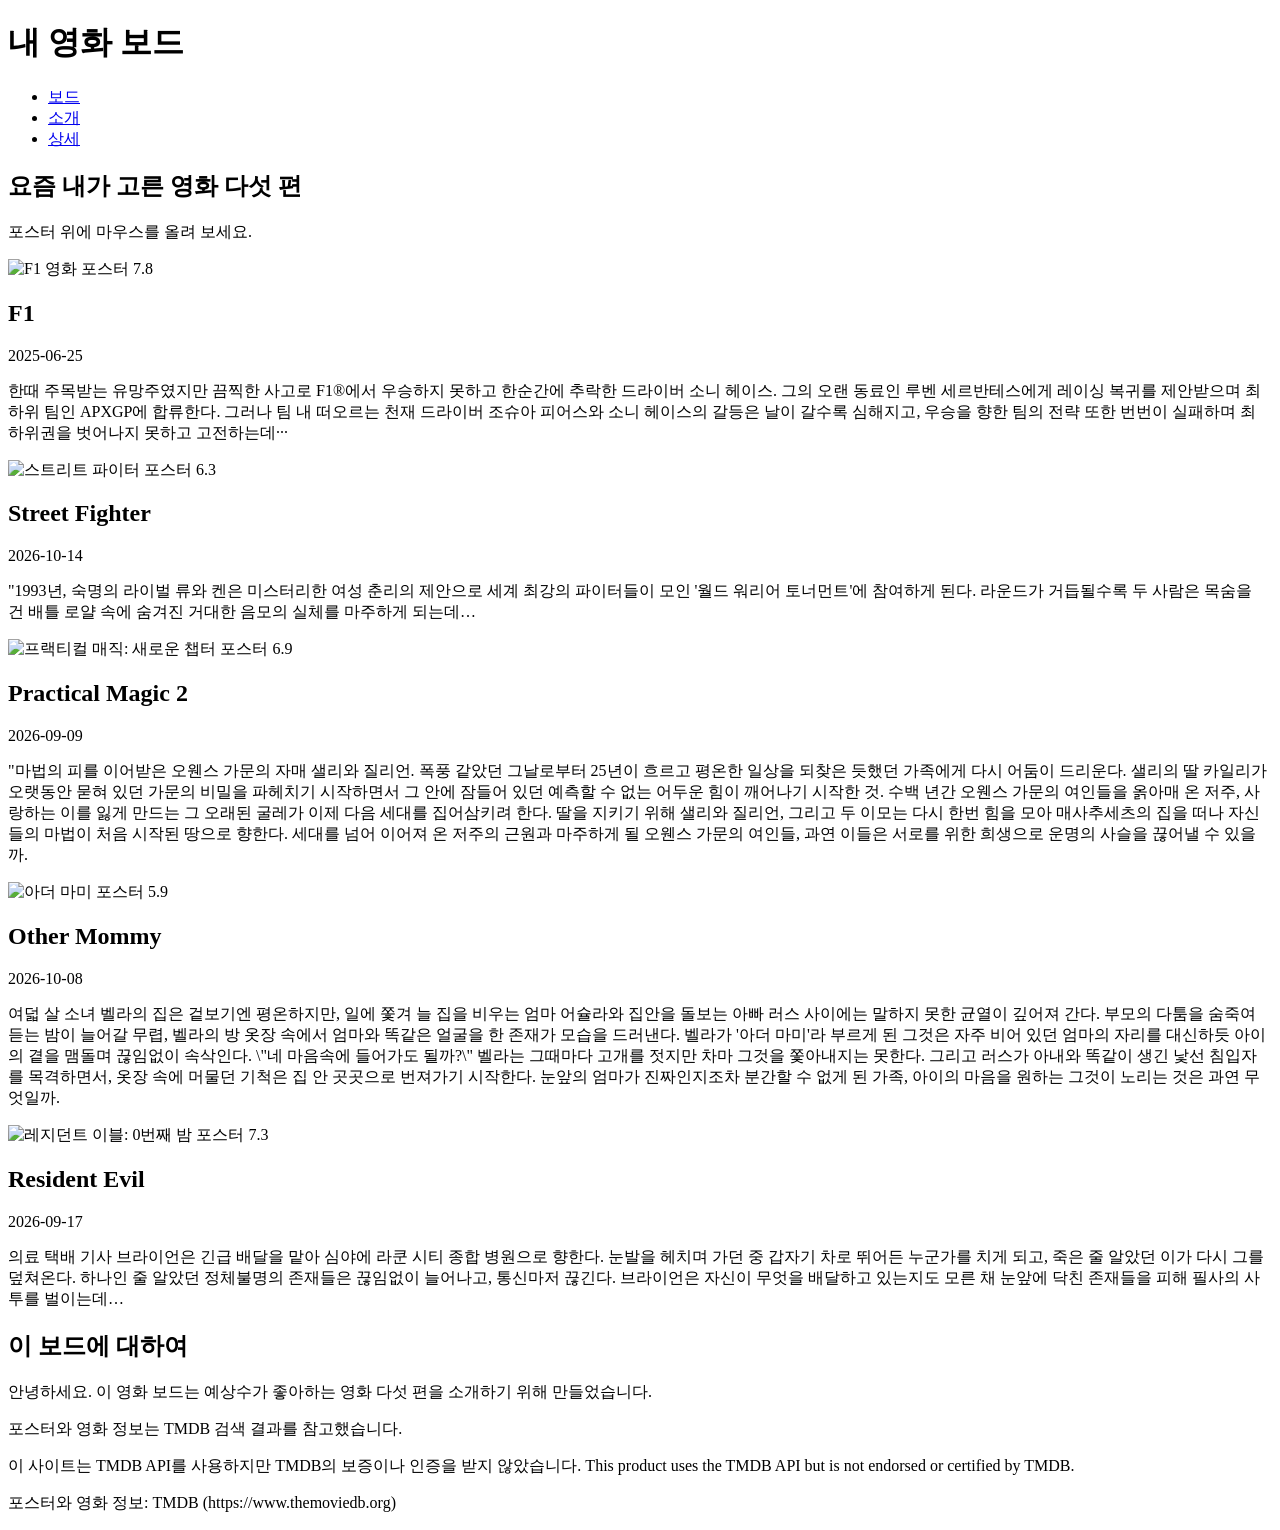
==== index.html @ fc9a40a0 "Create index.html" ====
<!DOCTYPE html>
<html lang="ko">

<head>
    <meta charset="UTF-8">
    <meta name="viewport" content="width=device-width, initial-scale=1.0">

    <title>예상수 :: 내 영화 보드</title>

    <link rel="preconnect" href="https://fonts.googleapis.com">
    <link rel="preconnect" href="https://fonts.gstatic.com" crossorigin>
    <link
        href="https://fonts.googleapis.com/css2?family=Diphylleia&family=Gowun+Dodum&family=Noto+Sans+KR:wght@100..900&display=swap"
        rel="stylesheet">

    <link rel="stylesheet" href="style.css">
</head>

<body>

    
    <header class="top">
        <h1>내 영화 보드</h1>

        <nav>
            <ul>
                <li><a href="#board">보드</a></li>
                <li><a href="#about">소개</a></li>
                <li><a href="detail.html">상세</a></li>
            </ul>
        </nav>
    </header>

   
    <section class="hero">
        <h2>요즘 내가 고른 영화 다섯 편</h2>
        <p>포스터 위에 마우스를 올려 보세요.</p>
    </section>

    <main>

       
        <section class="board" id="board">

            
            <article class="card">
                <img
                    class="poster"
                    src="https://image.tmdb.org/t/p/w342/bvVoP1t2gNvmE9ccSrqR1zcGHGM.jpg"
                    alt="F1 영화 포스터">

                <span class="badge">7.8</span>

                <div class="info">
                    <h2>F1</h2>
                    <p class="year">2025-06-25</p>
                    <p class="overview">
                        한때 주목받는 유망주였지만 끔찍한 사고로 F1®에서 우승하지 못하고
                        한순간에 추락한 드라이버 소니 헤이스. 그의 오랜 동료인 루벤
                        세르반테스에게 레이싱 복귀를 제안받으며 최하위 팀인 APXGP에 합류한다.
                        그러나 팀 내 떠오르는 천재 드라이버 조슈아 피어스와 소니 헤이스의
                        갈등은 날이 갈수록 심해지고, 우승을 향한 팀의 전략 또한 번번이
                        실패하며 최하위권을 벗어나지 못하고 고전하는데···
                    </p>
                </div>
            </article>

            <!-- 영화 2: 실제 영화 정보로 교체 -->
            <article class="card">
                <img
                    class="poster"
                    src="https://image.tmdb.org/t/p/w342/3EgtiR2ewNQxjJ1qizhDe4IrpPk.jpg"
                    alt="스트리트 파이터 포스터 ">

                <span class="badge">6.3</span>

                <div class="info">
                    <h2>Street Fighter</h2>
                    <p class="year">2026-10-14</p>
                    <p class="overview">
                        "1993년, 숙명의 라이벌 류와 켄은 미스터리한 여성 춘리의 제안으로 세계 최강의 파이터들이 모인 '월드 워리어 토너먼트'에 참여하게 된다. 라운드가 거듭될수록 두 사람은 목숨을 건 배틀 로얄 속에 숨겨진 거대한 음모의 실체를 마주하게 되는데…
                    </p>
                </div>
            </article>

            
            <article class="card">
                <img
                    class="poster"
                    src="https://image.tmdb.org/t/p/w342//yJJL9SG4XKdsSQy0Eve9MdUnJ12.jpg"
                    alt="프랙티컬 매직: 새로운 챕터 포스터">

                <span class="badge">6.9</span>

                <div class="info">
                    <h2>Practical Magic 2</h2>
                    <p class="year">2026-09-09</p>
                    <p class="overview">
                       "마법의 피를 이어받은 오웬스 가문의 자매 샐리와 질리언. 폭풍 같았던 그날로부터 25년이 흐르고 평온한 일상을 되찾은 듯했던 가족에게 다시 어둠이 드리운다. 샐리의 딸 카일리가 오랫동안 묻혀 있던 가문의 비밀을 파헤치기 시작하면서 그 안에 잠들어 있던 예측할 수 없는 어두운 힘이 깨어나기 시작한 것. 수백 년간 오웬스 가문의 여인들을 옭아매 온 저주, 사랑하는 이를 잃게 만드는 그 오래된 굴레가 이제 다음 세대를 집어삼키려 한다. 딸을 지키기 위해 샐리와 질리언, 그리고 두 이모는 다시 한번 힘을 모아 매사추세츠의 집을 떠나 자신들의 마법이 처음 시작된 땅으로 향한다. 세대를 넘어 이어져 온 저주의 근원과 마주하게 될 오웬스 가문의 여인들, 과연 이들은 서로를 위한 희생으로 운명의 사슬을 끊어낼 수 있을까.
                    </p>
                </div>
            </article>

           
            <article class="card">
                <img
                    class="poster"
                    src="https://image.tmdb.org/t/p/w342//fGRNCssTRrhYZxNzykGGCoMsAVq.jpg"
                    alt="아더 마미 포스터">

                <span class="badge">5.9</span>

                <div class="info">
                    <h2>Other Mommy</h2>
                    <p class="year">2026-10-08</p>
                    <p class="overview">
                        여덟 살 소녀 벨라의 집은 겉보기엔 평온하지만, 일에 쫓겨 늘 집을 비우는 엄마 어슐라와 집안을 돌보는 아빠 러스 사이에는 말하지 못한 균열이 깊어져 간다. 부모의 다툼을 숨죽여 듣는 밤이 늘어갈 무렵, 벨라의 방 옷장 속에서 엄마와 똑같은 얼굴을 한 존재가 모습을 드러낸다. 벨라가 '아더 마미'라 부르게 된 그것은 자주 비어 있던 엄마의 자리를 대신하듯 아이의 곁을 맴돌며 끊임없이 속삭인다. \"네 마음속에 들어가도 될까?\" 벨라는 그때마다 고개를 젓지만 차마 그것을 쫓아내지는 못한다. 그리고 러스가 아내와 똑같이 생긴 낯선 침입자를 목격하면서, 옷장 속에 머물던 기척은 집 안 곳곳으로 번져가기 시작한다. 눈앞의 엄마가 진짜인지조차 분간할 수 없게 된 가족, 아이의 마음을 원하는 그것이 노리는 것은 과연 무엇일까.
                    </p>
                </div>
            </article>

            
            <article class="card">
                <img
                    class="poster"
                    src="https://image.tmdb.org/t/p/w342//fQX4fRsagskLvCXnvPfdvh62QTG.jpg"
                    alt="레지던트 이블: 0번째 밤 포스터">

                <span class="badge">7.3</span>

                <div class="info">
                    <h2>Resident Evil</h2>
                    <p class="year">2026-09-17</p>
                    <p class="overview">
                       의료 택배 기사 브라이언은 긴급 배달을 맡아 심야에 라쿤 시티 종합 병원으로 향한다. 눈발을 헤치며 가던 중 갑자기 차로 뛰어든 누군가를 치게 되고, 죽은 줄 알았던 이가 다시 그를 덮쳐온다. 하나인 줄 알았던 정체불명의 존재들은 끊임없이 늘어나고, 통신마저 끊긴다. 브라이언은 자신이 무엇을 배달하고 있는지도 모른 채 눈앞에 닥친 존재들을 피해 필사의 사투를 벌이는데…
                    </p>
                </div>
            </article>

        </section>

        <!-- 4. 소개 -->
        <section id="about">
            <h2>이 보드에 대하여</h2>
            <p>
                안녕하세요. 이 영화 보드는 예상수가 좋아하는 영화 다섯 편을
                소개하기 위해 만들었습니다.
            </p>
            <p>
                포스터와 영화 정보는 TMDB 검색 결과를 참고했습니다.
            </p>
        </section>

    </main>

    <!-- 5. 푸터 -->
    <footer>
        <p>
            이 사이트는 TMDB API를 사용하지만 TMDB의 보증이나 인증을 받지 않았습니다.
            This product uses the TMDB API but is not endorsed or certified by TMDB.
        </p>

        <p>
            포스터와 영화 정보: TMDB
            (https://www.themoviedb.org)
        </p>
    </footer>

</body>
</html>
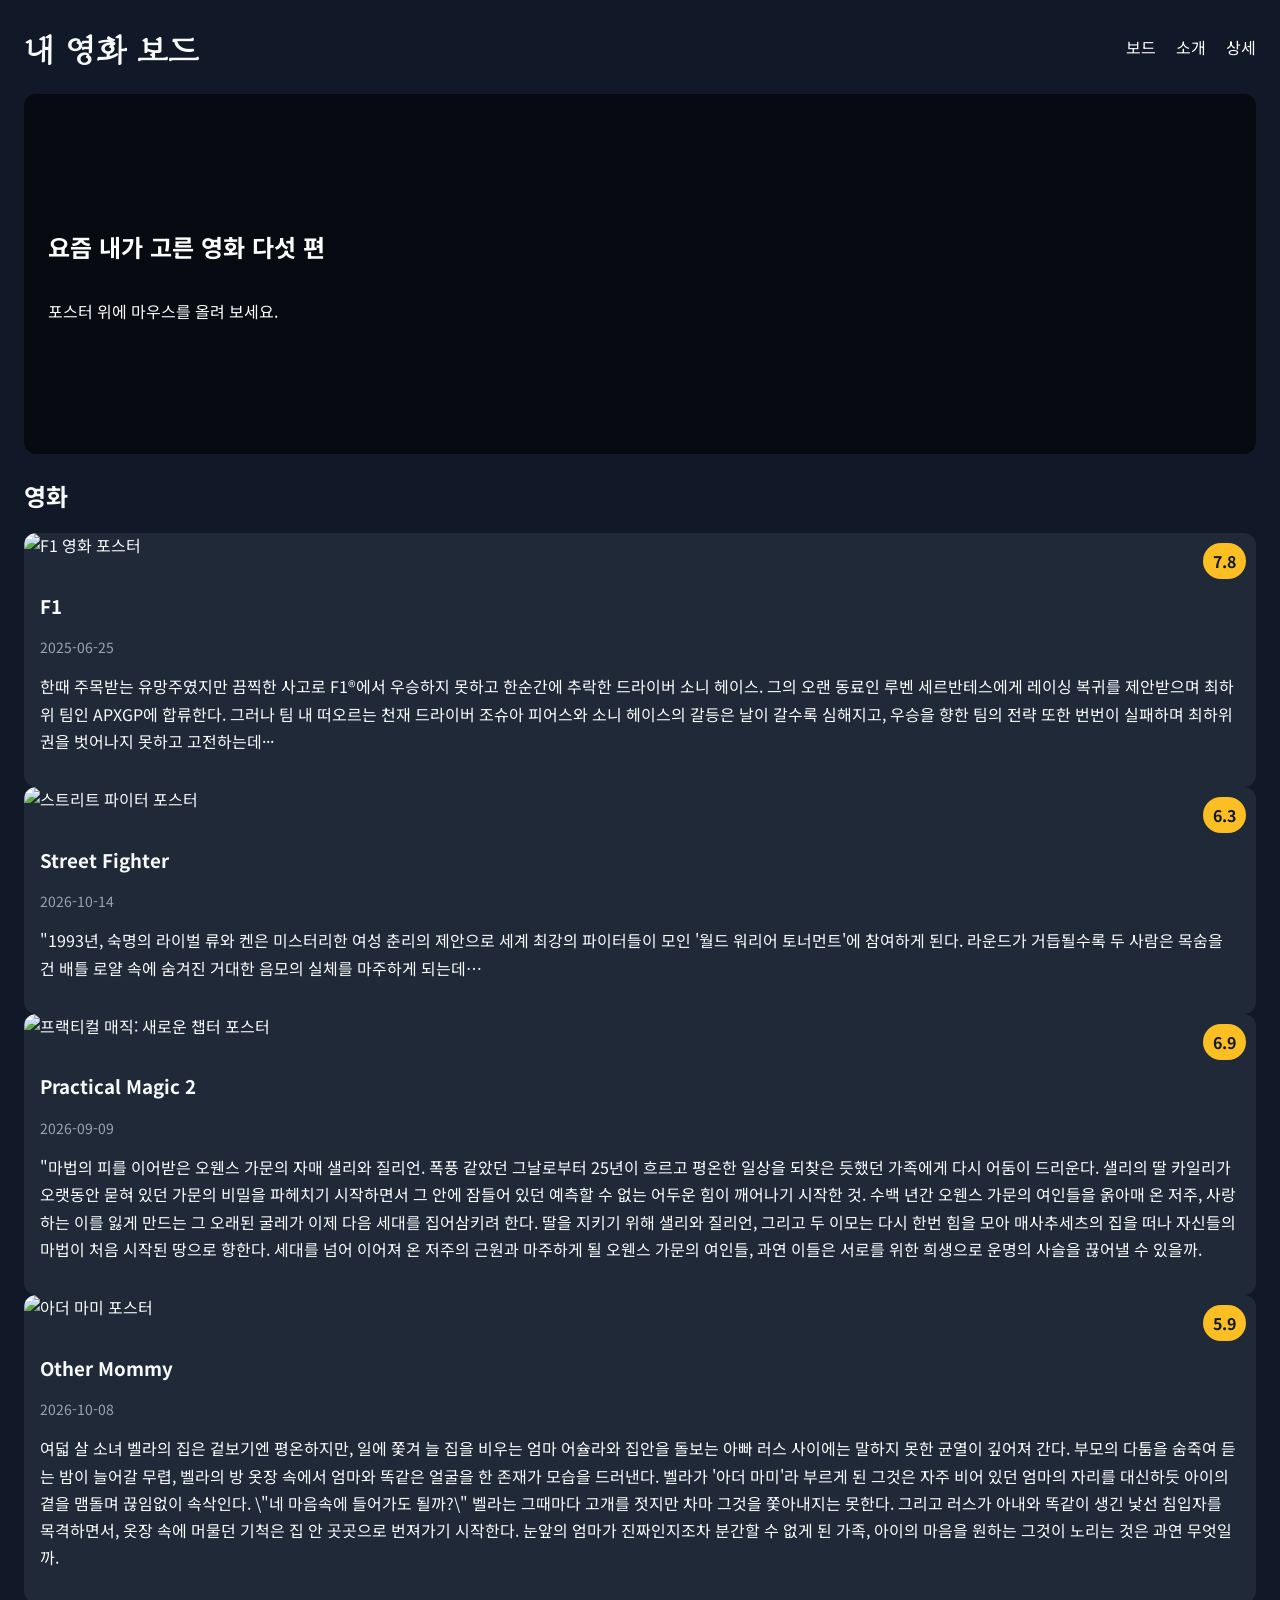
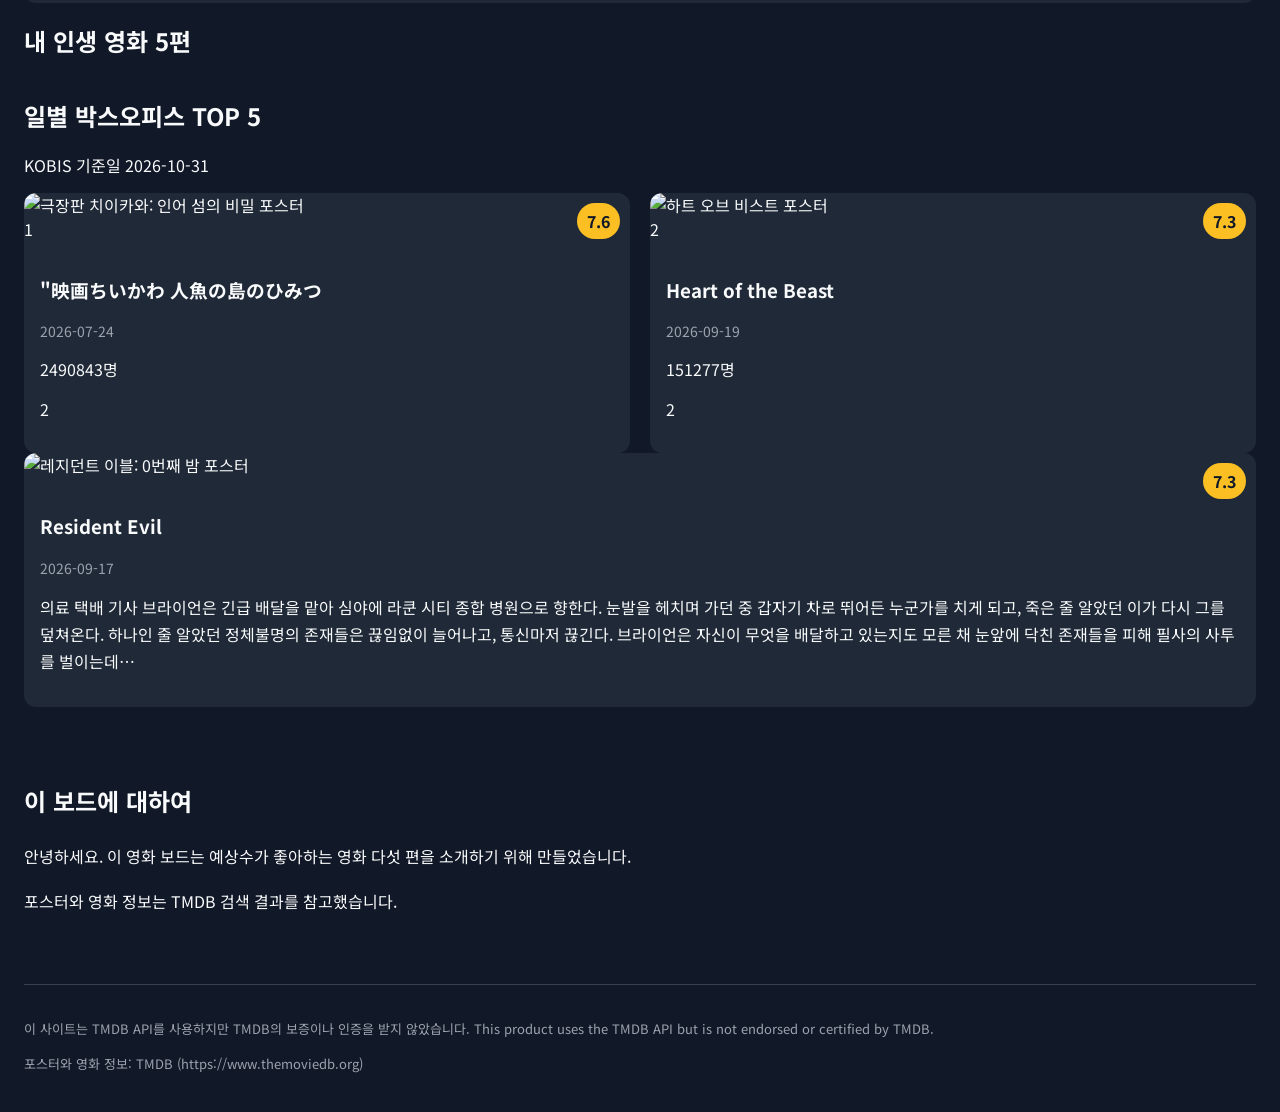
==== commit 696e1978: "sua" ====
--- a/index.html
+++ b/index.html
@@ -40,10 +40,11 @@
 
     <main>
 
-       
-        <section class="board" id="board">
-
-            
+       <section id="mine">
+
+            <h2> 영화</h2>
+            <class="board">
+
             <article class="card">
                 <img
                     class="poster"
@@ -53,7 +54,7 @@
                 <span class="badge">7.8</span>
 
                 <div class="info">
-                    <h2>F1</h2>
+                    <h3>F1</h3>
                     <p class="year">2025-06-25</p>
                     <p class="overview">
                         한때 주목받는 유망주였지만 끔찍한 사고로 F1®에서 우승하지 못하고
@@ -76,7 +77,7 @@
                 <span class="badge">6.3</span>
 
                 <div class="info">
-                    <h2>Street Fighter</h2>
+                    <h3>Street Fighter</h3>
                     <p class="year">2026-10-14</p>
                     <p class="overview">
                         "1993년, 숙명의 라이벌 류와 켄은 미스터리한 여성 춘리의 제안으로 세계 최강의 파이터들이 모인 '월드 워리어 토너먼트'에 참여하게 된다. 라운드가 거듭될수록 두 사람은 목숨을 건 배틀 로얄 속에 숨겨진 거대한 음모의 실체를 마주하게 되는데…
@@ -94,7 +95,7 @@
                 <span class="badge">6.9</span>
 
                 <div class="info">
-                    <h2>Practical Magic 2</h2>
+                    <h3>Practical Magic 2</h3>
                     <p class="year">2026-09-09</p>
                     <p class="overview">
                        "마법의 피를 이어받은 오웬스 가문의 자매 샐리와 질리언. 폭풍 같았던 그날로부터 25년이 흐르고 평온한 일상을 되찾은 듯했던 가족에게 다시 어둠이 드리운다. 샐리의 딸 카일리가 오랫동안 묻혀 있던 가문의 비밀을 파헤치기 시작하면서 그 안에 잠들어 있던 예측할 수 없는 어두운 힘이 깨어나기 시작한 것. 수백 년간 오웬스 가문의 여인들을 옭아매 온 저주, 사랑하는 이를 잃게 만드는 그 오래된 굴레가 이제 다음 세대를 집어삼키려 한다. 딸을 지키기 위해 샐리와 질리언, 그리고 두 이모는 다시 한번 힘을 모아 매사추세츠의 집을 떠나 자신들의 마법이 처음 시작된 땅으로 향한다. 세대를 넘어 이어져 온 저주의 근원과 마주하게 될 오웬스 가문의 여인들, 과연 이들은 서로를 위한 희생으로 운명의 사슬을 끊어낼 수 있을까.
@@ -112,13 +113,71 @@
                 <span class="badge">5.9</span>
 
                 <div class="info">
-                    <h2>Other Mommy</h2>
+                    <h3>Other Mommy</h3>
                     <p class="year">2026-10-08</p>
                     <p class="overview">
                         여덟 살 소녀 벨라의 집은 겉보기엔 평온하지만, 일에 쫓겨 늘 집을 비우는 엄마 어슐라와 집안을 돌보는 아빠 러스 사이에는 말하지 못한 균열이 깊어져 간다. 부모의 다툼을 숨죽여 듣는 밤이 늘어갈 무렵, 벨라의 방 옷장 속에서 엄마와 똑같은 얼굴을 한 존재가 모습을 드러낸다. 벨라가 '아더 마미'라 부르게 된 그것은 자주 비어 있던 엄마의 자리를 대신하듯 아이의 곁을 맴돌며 끊임없이 속삭인다. \"네 마음속에 들어가도 될까?\" 벨라는 그때마다 고개를 젓지만 차마 그것을 쫓아내지는 못한다. 그리고 러스가 아내와 똑같이 생긴 낯선 침입자를 목격하면서, 옷장 속에 머물던 기척은 집 안 곳곳으로 번져가기 시작한다. 눈앞의 엄마가 진짜인지조차 분간할 수 없게 된 가족, 아이의 마음을 원하는 그것이 노리는 것은 과연 무엇일까.
                     </p>
                 </div>
             </article>
+        </section>
+
+
+
+
+         <section id="mine"> 
+    <h2>내 인생 영화 5편</h2> 
+    <div class="board"> 
+      <!-- 7주차 카드 5장 --> 
+    </div> 
+  </section> 
+  <section id="boxoffice"> 
+    <h2>일별 박스오피스 TOP 5</h2> 
+    <p class="basis">KOBIS 기준일 2026-10-31</p> 
+    <div class="board"> 
+      <article class="card"> 
+        <img class="poster" src="https://image.tmdb.org/t/p/w342/5TMyytCI5Pfc9c1eNsljiCdiB05.jpg"
+         alt="극장판 치이카와: 인어 섬의 비밀 포스터"> 
+        <span class="rank">1</span> 
+        <span class="badge">7.6</span> 
+        <div class="info"> 
+          <h3>"映画ちいかわ 人魚の島のひみつ</h3> 
+          <p class="year">2026-07-24</p> 
+          <p class="audience">2490843명</p> 
+          <p class="change up">2</p> 
+        </div> 
+      </article> 
+      <!-- 2~5위 카드 4장 더 --> 
+
+
+
+
+
+
+
+
+
+ <article class="card"> 
+        <img class="poster" src="https://image.tmdb.org/t/p/w342//bicMU6xVD5deVyKP2azpyx7xkmH.jpg"
+         alt="하트 오브 비스트 포스터"> 
+        <span class="rank">2</span> 
+        <span class="badge">7.3</span> 
+        <div class="info"> 
+          <h3>Heart of the Beast</h3> 
+          <p class="year">2026-09-19</p> 
+          <p class="audience">151277명</p> 
+          <p class="change up">2</p> 
+        </div> 
+      </article> 
+
+
+
+
+
+      
+    </div> 
+  </section> 
+</main> 
 
             
             <article class="card">
@@ -130,7 +189,7 @@
                 <span class="badge">7.3</span>
 
                 <div class="info">
-                    <h2>Resident Evil</h2>
+                    <h3>Resident Evil</h3>
                     <p class="year">2026-09-17</p>
                     <p class="overview">
                        의료 택배 기사 브라이언은 긴급 배달을 맡아 심야에 라쿤 시티 종합 병원으로 향한다. 눈발을 헤치며 가던 중 갑자기 차로 뛰어든 누군가를 치게 되고, 죽은 줄 알았던 이가 다시 그를 덮쳐온다. 하나인 줄 알았던 정체불명의 존재들은 끊임없이 늘어나고, 통신마저 끊긴다. 브라이언은 자신이 무엇을 배달하고 있는지도 모른 채 눈앞에 닥친 존재들을 피해 필사의 사투를 벌이는데…
@@ -138,7 +197,24 @@
                 </div>
             </article>
 
+        </div>
         </section>
+
+
+
+
+
+
+
+
+
+
+
+
+
+
+
+
 
         <!-- 4. 소개 -->
         <section id="about">
--- a/style.css
+++ b/style.css
@@ -0,0 +1,158 @@
+ body {
+    font-family: "Noto Sans KR", sans-serif;
+    margin: 0;
+    padding: 24px;
+    background-color: #111827;
+    color: #f9fafb;
+}
+
+/* 제목 */
+h1 {
+    font-family: "Diphylleia", serif;
+    margin: 0;
+}
+
+/* 헤더: 제목 왼쪽, 메뉴 오른쪽 */
+.top {
+    display: flex;
+    justify-content: space-between;
+    align-items: center;
+    gap: 20px;
+    margin-bottom: 24px;
+}
+
+nav ul {
+    display: flex;
+    gap: 20px;
+    list-style: none;
+    margin: 0;
+    padding: 0;
+}
+
+nav a {
+    color: #fff;
+    text-decoration: none;
+}
+
+nav a:hover {
+    color: #fbbf24;
+}
+
+/* 히어로: 배경 이미지 */
+.hero {
+    background-image:
+        linear-gradient(
+            rgba(0, 0, 0, 0.6),
+            rgba(0, 0, 0, 0.6)
+        ),
+        url("https://image.tmdb.org/t/p/w1280/bvVoP1t2gNvmE9ccSrqR1zcGHGM.jpg");
+
+    background-size: cover;
+    background-position: center;
+    min-height: 40vh;
+    padding: 24px;
+    box-sizing: border-box;
+    color: #fff;
+    border-radius: 12px;
+
+    display: flex;
+    flex-direction: column;
+    justify-content: center;
+
+    margin-bottom: 24px;
+}
+
+/* 영화 보드: 반응형 그리드 */
+.board {
+    display: grid;
+    grid-template-columns: repeat(auto-fit, minmax(200px, 1fr));
+    gap: 20px;
+}
+
+/* 영화 카드 */
+.card {
+    position: relative;
+    min-width: 0;
+    background-color: #1f2937;
+    border-radius: 12px;
+    overflow: hidden;
+    transition: transform 0.3s ease;
+}
+
+/* 포스터 이미지 */
+.poster {
+    width: 100%;
+    height: auto;
+    display: block;
+}
+
+/* 평점 배지 */
+.badge {
+    position: absolute;
+    top: 10px;
+    right: 10px;
+    background-color: #fbbf24;
+    color: #111827;
+    padding: 6px 10px;
+    border-radius: 20px;
+    font-weight: bold;
+}
+
+
+.info {
+    padding: 16px;
+}
+
+.info h2 {
+    margin-top: 0;
+    margin-bottom: 8px;
+}
+
+.year {
+    color: #9ca3af;
+    font-size: 14px;
+}
+
+.overview {
+    line-height: 1.7;
+    overflow-wrap: anywhere;
+}
+
+
+.card:hover {
+    transform: translateY(-5px);
+}
+
+/* 소개 영역 */
+#about {
+    margin-top: 32px;
+    padding: 20px 0;
+    line-height: 1.8;
+}
+
+/* 푸터 */
+footer {
+    margin-top: 32px;
+    padding-top: 20px;
+    border-top: 1px solid #374151;
+    color: #9ca3af;
+    font-size: 13px;
+    line-height: 1.7;
+}
+
+/* 작은 화면 */
+@media (max-width: 600px) {
+    body {
+        padding: 16px;
+    }
+
+    .top {
+        flex-direction: column;
+        align-items: flex-start;
+    }
+
+    nav ul {
+        flex-wrap: wrap;
+        gap: 12px;
+    }
+}
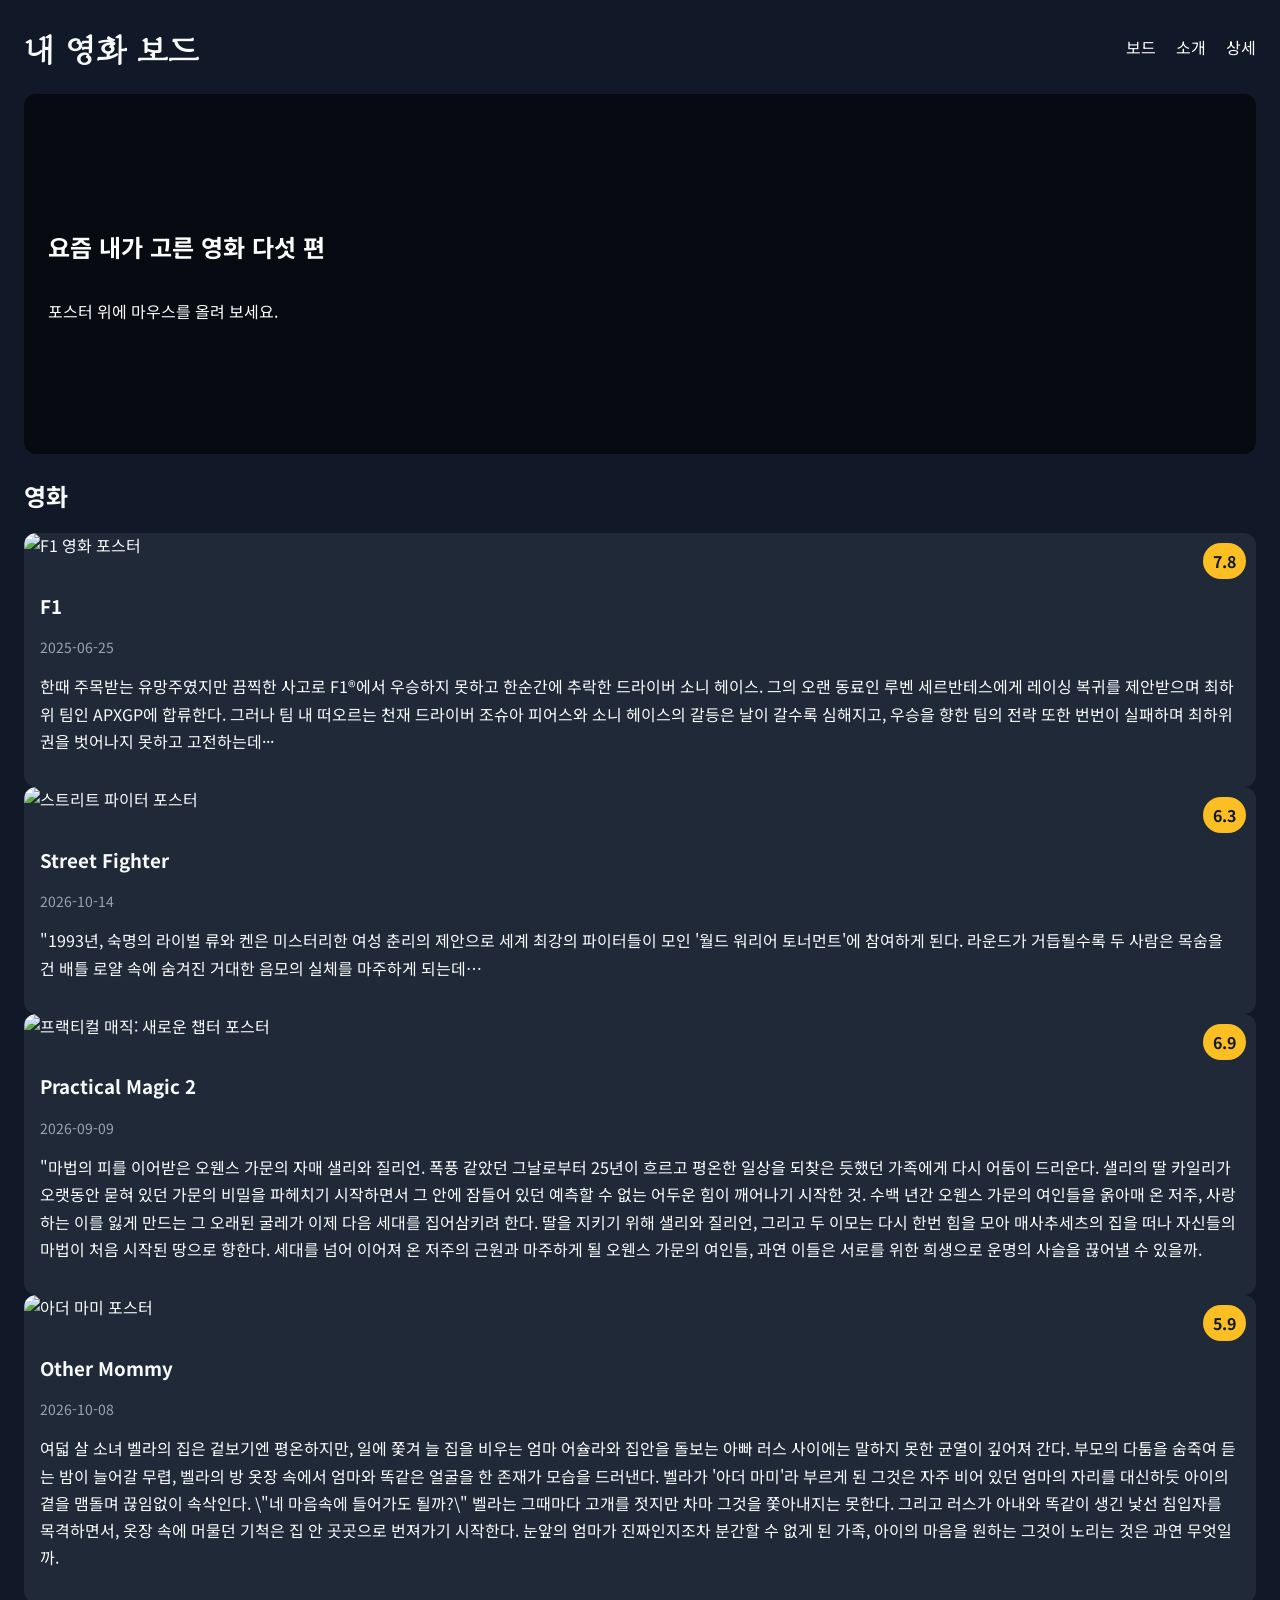
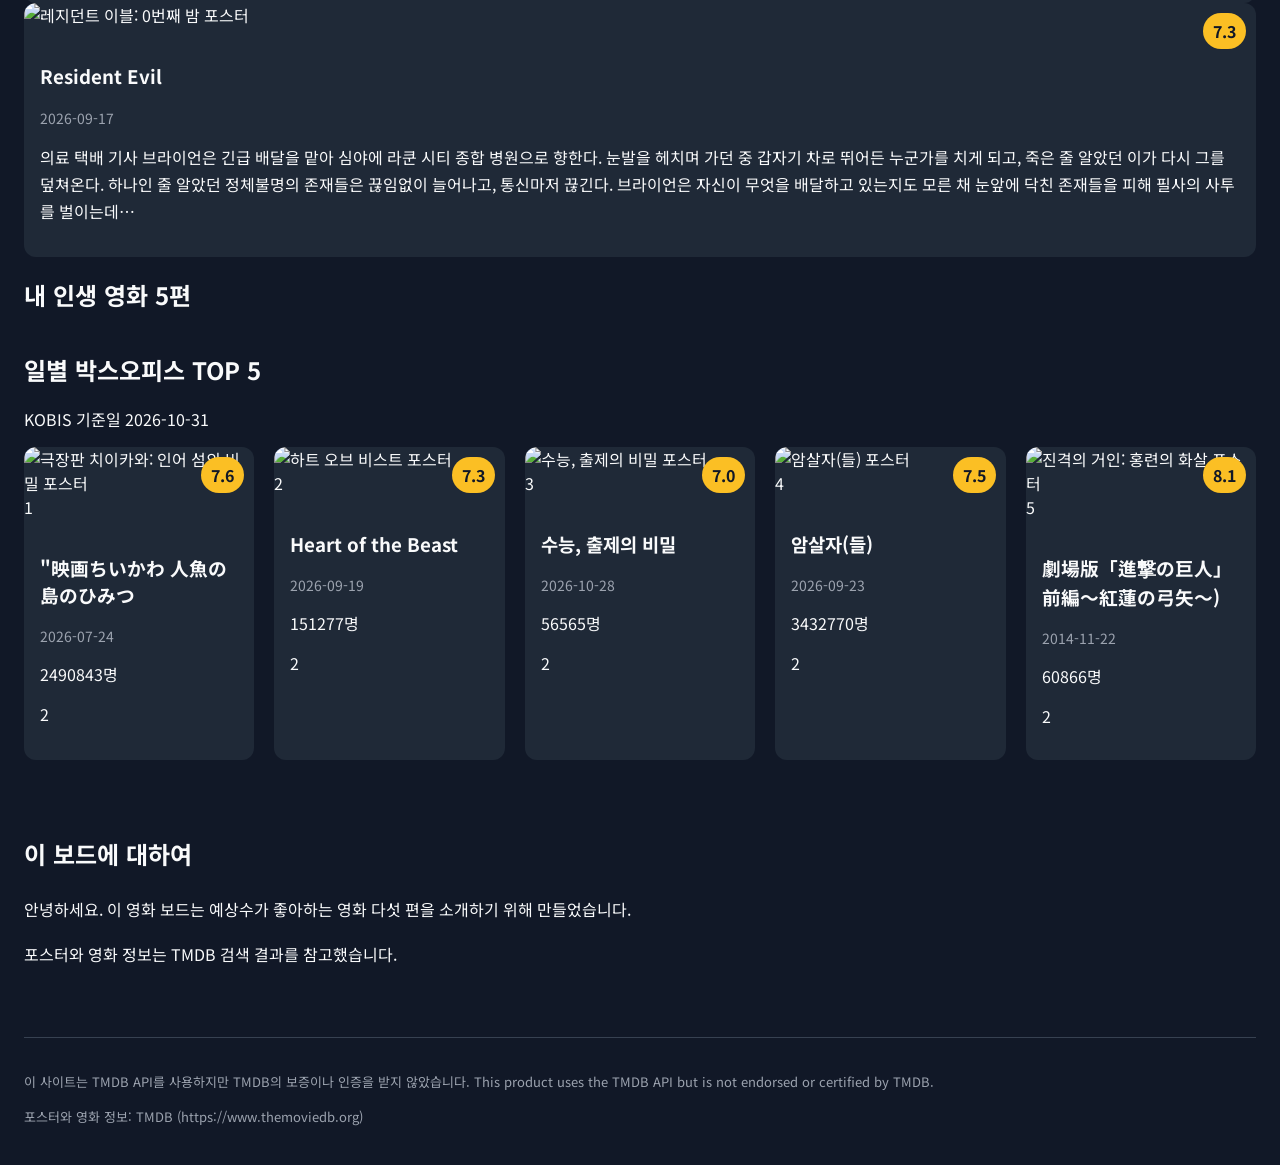
==== commit 65bdf1b7: "index.html" ====
--- a/index.html
+++ b/index.html
@@ -120,34 +120,58 @@
                     </p>
                 </div>
             </article>
+
+
+            <article class="card">
+                <img
+                    class="poster"
+                    src="https://image.tmdb.org/t/p/w342//fQX4fRsagskLvCXnvPfdvh62QTG.jpg"
+                    alt="레지던트 이블: 0번째 밤 포스터">
+
+                <span class="badge">7.3</span>
+
+                <div class="info">
+                    <h3>Resident Evil</h3>
+                    <p class="year">2026-09-17</p>
+                    <p class="overview">
+                       의료 택배 기사 브라이언은 긴급 배달을 맡아 심야에 라쿤 시티 종합 병원으로 향한다. 눈발을 헤치며 가던 중 갑자기 차로 뛰어든 누군가를 치게 되고, 죽은 줄 알았던 이가 다시 그를 덮쳐온다. 하나인 줄 알았던 정체불명의 존재들은 끊임없이 늘어나고, 통신마저 끊긴다. 브라이언은 자신이 무엇을 배달하고 있는지도 모른 채 눈앞에 닥친 존재들을 피해 필사의 사투를 벌이는데…
+                    </p>
+                </div>
+            </article>
+
+        </div>
         </section>
 
 
-
-
-         <section id="mine"> 
-    <h2>내 인생 영화 5편</h2> 
-    <div class="board"> 
-      <!-- 7주차 카드 5장 --> 
-    </div> 
-  </section> 
-  <section id="boxoffice"> 
-    <h2>일별 박스오피스 TOP 5</h2> 
-    <p class="basis">KOBIS 기준일 2026-10-31</p> 
-    <div class="board"> 
-      <article class="card"> 
-        <img class="poster" src="https://image.tmdb.org/t/p/w342/5TMyytCI5Pfc9c1eNsljiCdiB05.jpg"
-         alt="극장판 치이카와: 인어 섬의 비밀 포스터"> 
-        <span class="rank">1</span> 
-        <span class="badge">7.6</span> 
-        <div class="info"> 
-          <h3>"映画ちいかわ 人魚の島のひみつ</h3> 
-          <p class="year">2026-07-24</p> 
-          <p class="audience">2490843명</p> 
-          <p class="change up">2</p> 
-        </div> 
-      </article> 
-      <!-- 2~5위 카드 4장 더 --> 
+      
+
+
+
+
+            <section id="mine"> 
+        <h2>내 인생 영화 5편</h2> 
+        <div class="board"> 
+        <!-- 7주차 카드 5장 --> 
+        </div> 
+    </section> 
+    <section id="boxoffice"> 
+        <h2>일별 박스오피스 TOP 5</h2> 
+        <p class="basis">KOBIS 기준일 2026-10-31</p> 
+
+        <div class="board"> 
+        <article class="card"> 
+            <img class="poster" src="https://image.tmdb.org/t/p/w342/5TMyytCI5Pfc9c1eNsljiCdiB05.jpg"
+            alt="극장판 치이카와: 인어 섬의 비밀 포스터"> 
+            <span class="rank">1</span> 
+            <span class="badge">7.6</span> 
+            <div class="info"> 
+            <h3>"映画ちいかわ 人魚の島のひみつ</h3> 
+            <p class="year">2026-07-24</p> 
+            <p class="audience">2490843명</p> 
+            <p class="change up">2</p> 
+            </div> 
+        </article> 
+        <!-- 2~5위 카드 4장 더 --> 
 
 
 
@@ -158,7 +182,7 @@
 
 
  <article class="card"> 
-        <img class="poster" src="https://image.tmdb.org/t/p/w342//bicMU6xVD5deVyKP2azpyx7xkmH.jpg"
+        <img class="poster" src="https://image.tmdb.org/t/p/w342/bicMU6xVD5deVyKP2azpyx7xkmH.jpg"
          alt="하트 오브 비스트 포스터"> 
         <span class="rank">2</span> 
         <span class="badge">7.3</span> 
@@ -174,48 +198,60 @@
 
 
 
-      
+<article class="card"> 
+        <img class="poster" src="https://image.tmdb.org/t/p/w342/jm7KYDb6VomYqJn28JOJ1yqcTDz.jpg"
+         alt="수능, 출제의 비밀 포스터"> 
+        <span class="rank">3</span> 
+        <span class="badge">7.0</span> 
+        <div class="info"> 
+          <h3>수능, 출제의 비밀</h3> 
+          <p class="year">2026-10-28</p> 
+          <p class="audience">56565명</p> 
+          <p class="change up">2</p> 
+        </div> 
+      </article> 
+
+
+
+
+      <article class="card"> 
+        <img class="poster" src="https://image.tmdb.org/t/p/w342/mCUZLymzVjfYJXEON4wg8ilx2H8.jpg"
+         alt="암살자(들) 포스터"> 
+        <span class="rank">4</span> 
+        <span class="badge">7.5</span> 
+        <div class="info"> 
+          <h3>암살자(들)</h3> 
+          <p class="year">2026-09-23</p> 
+          <p class="audience">3432770명</p> 
+          <p class="change up">2</p> 
+        </div> 
+      </article> 
+
+
+      <article class="card"> 
+        <img class="poster" src="https://image.tmdb.org/t/p/w342/sUnJT97Fp9uHkwwhuIzAxtxs3wO.jpg"
+         alt="진격의 거인: 홍련의 화살 포스터"> 
+        <span class="rank">5</span> 
+        <span class="badge">8.1</span> 
+        <div class="info"> 
+          <h3>劇場版「進撃の巨人」前編〜紅蓮の弓矢〜)</h3> 
+          <p class="year">2014-11-22</p> 
+          <p class="audience">60866명</p> 
+          <p class="change up">2</p> 
+        </div> 
+      </article> 
+
+
+
+
+
+
     </div> 
   </section> 
 </main> 
 
             
-            <article class="card">
-                <img
-                    class="poster"
-                    src="https://image.tmdb.org/t/p/w342//fQX4fRsagskLvCXnvPfdvh62QTG.jpg"
-                    alt="레지던트 이블: 0번째 밤 포스터">
-
-                <span class="badge">7.3</span>
-
-                <div class="info">
-                    <h3>Resident Evil</h3>
-                    <p class="year">2026-09-17</p>
-                    <p class="overview">
-                       의료 택배 기사 브라이언은 긴급 배달을 맡아 심야에 라쿤 시티 종합 병원으로 향한다. 눈발을 헤치며 가던 중 갑자기 차로 뛰어든 누군가를 치게 되고, 죽은 줄 알았던 이가 다시 그를 덮쳐온다. 하나인 줄 알았던 정체불명의 존재들은 끊임없이 늘어나고, 통신마저 끊긴다. 브라이언은 자신이 무엇을 배달하고 있는지도 모른 채 눈앞에 닥친 존재들을 피해 필사의 사투를 벌이는데…
-                    </p>
-                </div>
-            </article>
-
-        </div>
-        </section>
-
-
-
-
-
-
-
-
-
-
-
-
-
-
-
-
-
+          
         <!-- 4. 소개 -->
         <section id="about">
             <h2>이 보드에 대하여</h2>
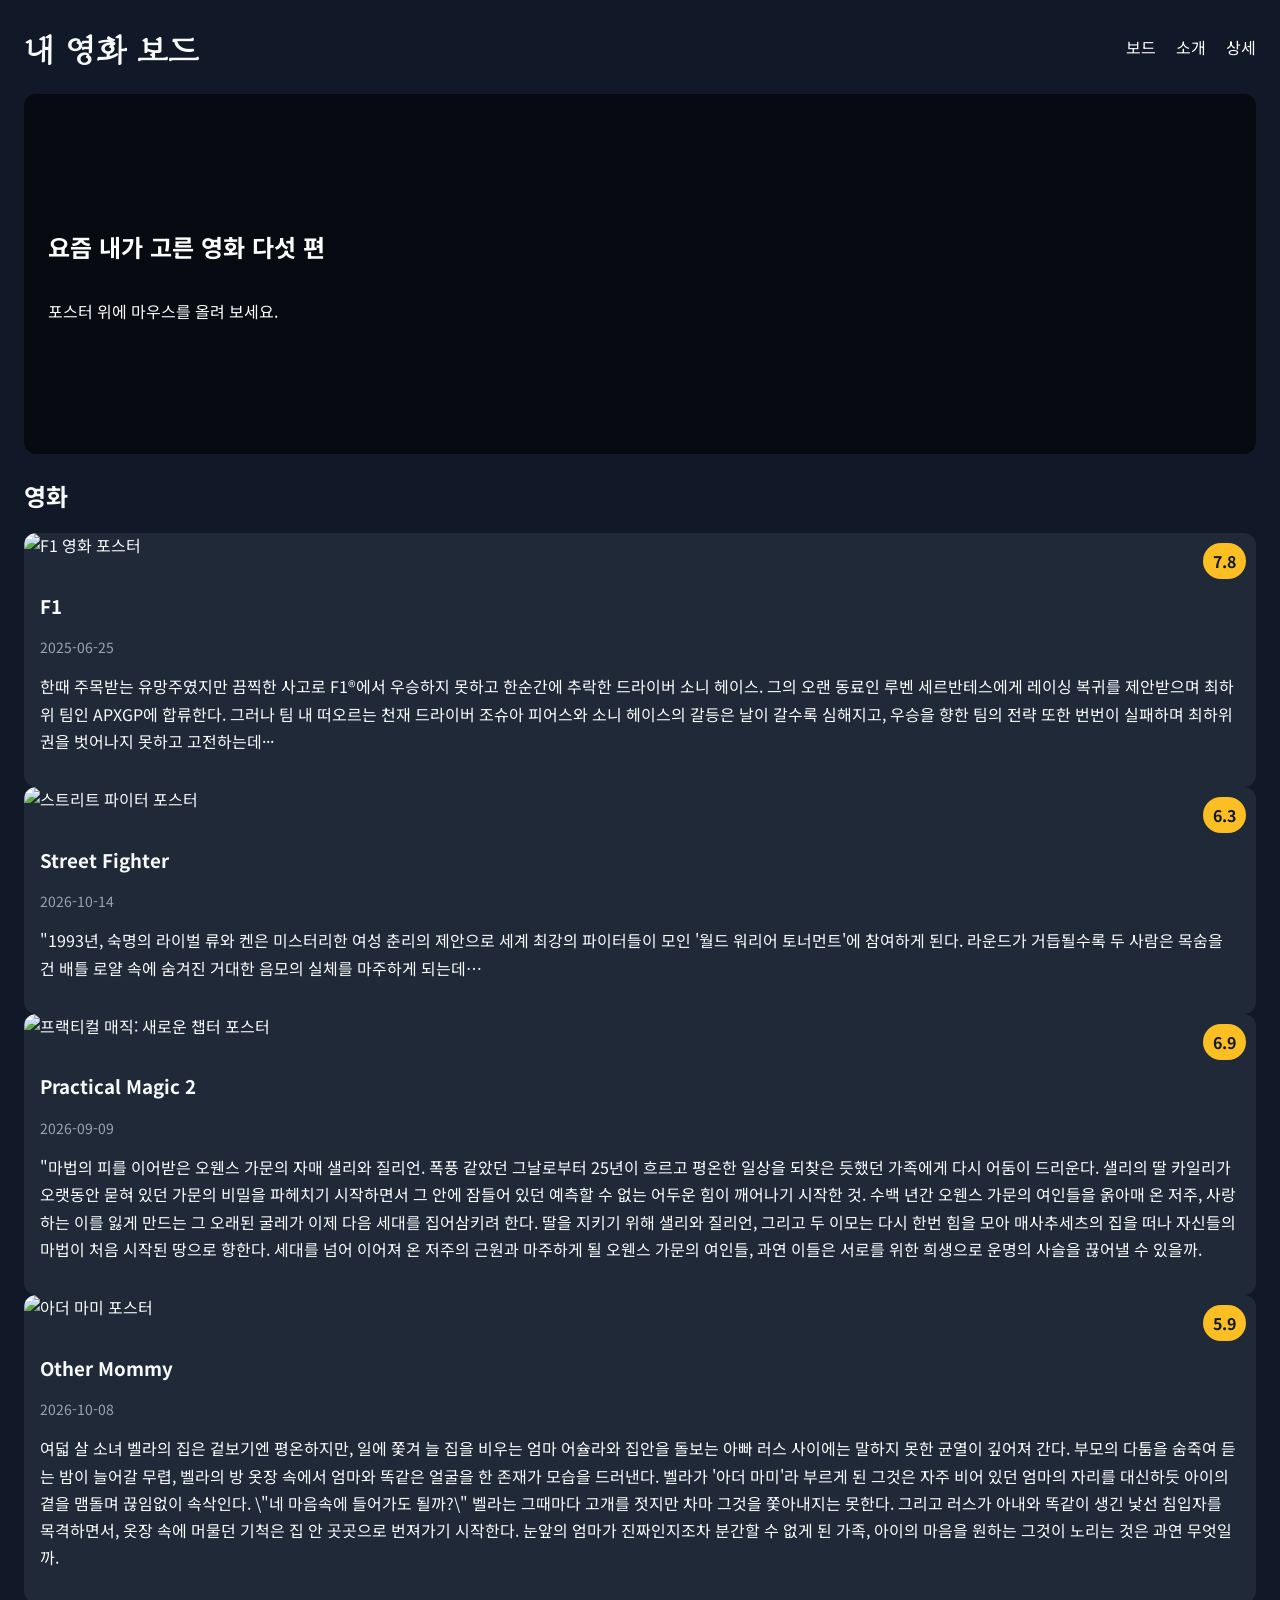
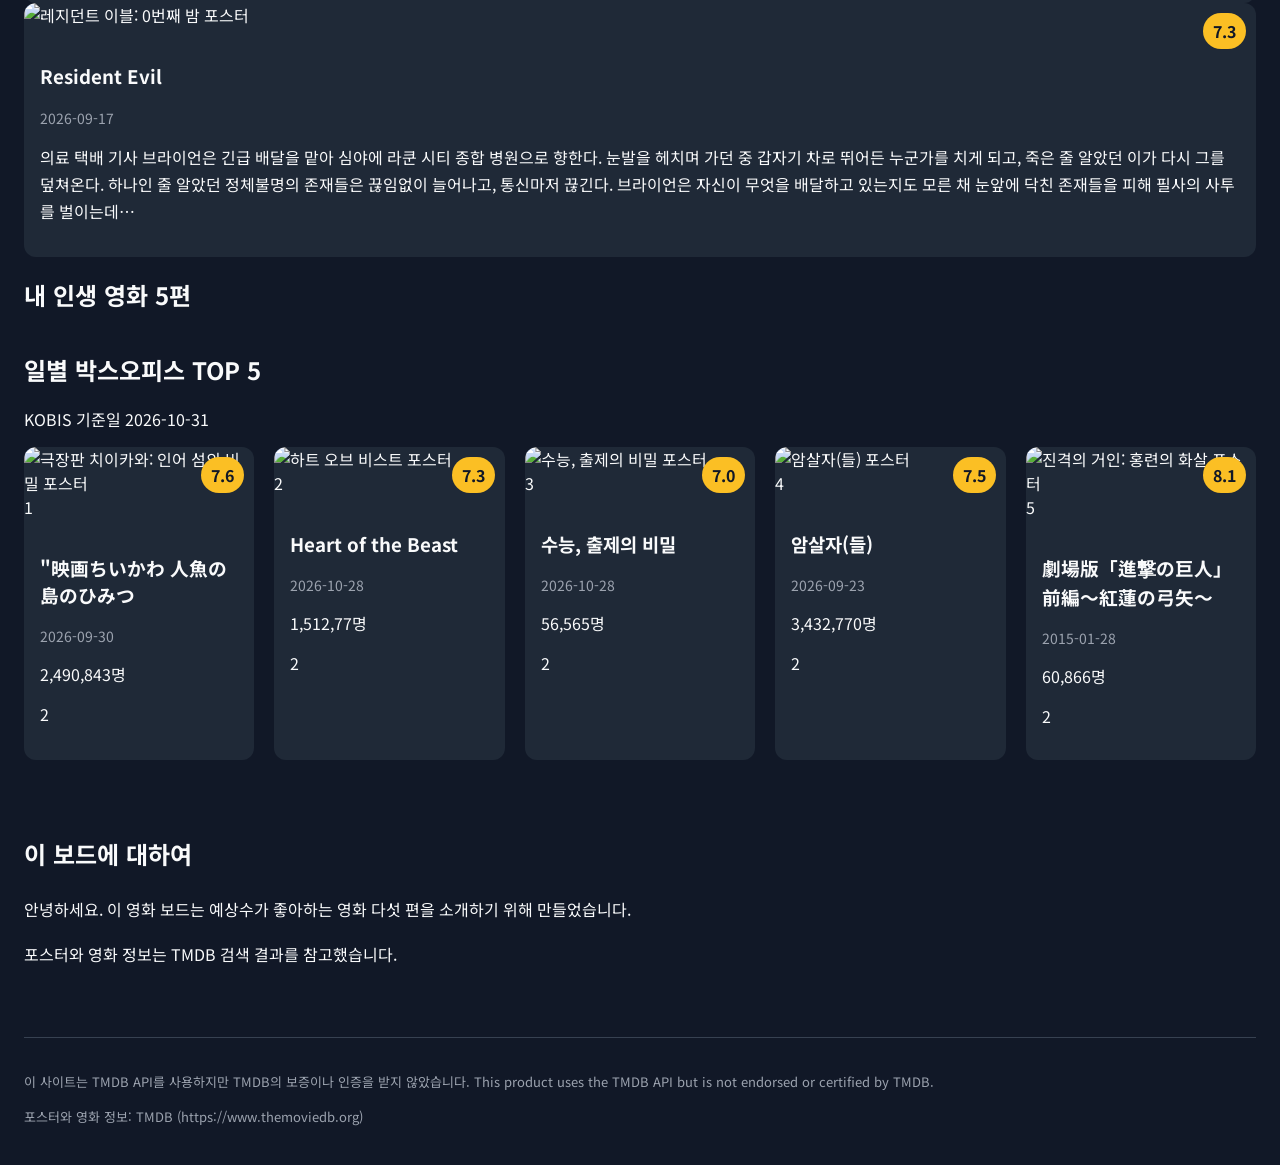
==== commit e26a1ea7: "index.html" ====
--- a/index.html
+++ b/index.html
@@ -166,8 +166,8 @@
             <span class="badge">7.6</span> 
             <div class="info"> 
             <h3>"映画ちいかわ 人魚の島のひみつ</h3> 
-            <p class="year">2026-07-24</p> 
-            <p class="audience">2490843명</p> 
+            <p class="year">2026-09-30</p> 
+            <p class="audience">2,490,843명</p> 
             <p class="change up">2</p> 
             </div> 
         </article> 
@@ -188,8 +188,8 @@
         <span class="badge">7.3</span> 
         <div class="info"> 
           <h3>Heart of the Beast</h3> 
-          <p class="year">2026-09-19</p> 
-          <p class="audience">151277명</p> 
+          <p class="year">2026-10-28</p> 
+          <p class="audience">1,512,77명</p> 
           <p class="change up">2</p> 
         </div> 
       </article> 
@@ -206,7 +206,7 @@
         <div class="info"> 
           <h3>수능, 출제의 비밀</h3> 
           <p class="year">2026-10-28</p> 
-          <p class="audience">56565명</p> 
+          <p class="audience">56,565명</p> 
           <p class="change up">2</p> 
         </div> 
       </article> 
@@ -222,7 +222,7 @@
         <div class="info"> 
           <h3>암살자(들)</h3> 
           <p class="year">2026-09-23</p> 
-          <p class="audience">3432770명</p> 
+          <p class="audience">3,432,770명</p> 
           <p class="change up">2</p> 
         </div> 
       </article> 
@@ -234,9 +234,9 @@
         <span class="rank">5</span> 
         <span class="badge">8.1</span> 
         <div class="info"> 
-          <h3>劇場版「進撃の巨人」前編〜紅蓮の弓矢〜)</h3> 
-          <p class="year">2014-11-22</p> 
-          <p class="audience">60866명</p> 
+          <h3>劇場版「進撃の巨人」前編〜紅蓮の弓矢〜</h3> 
+          <p class="year">2015-01-28</p> 
+          <p class="audience">60,866명</p> 
           <p class="change up">2</p> 
         </div> 
       </article> 
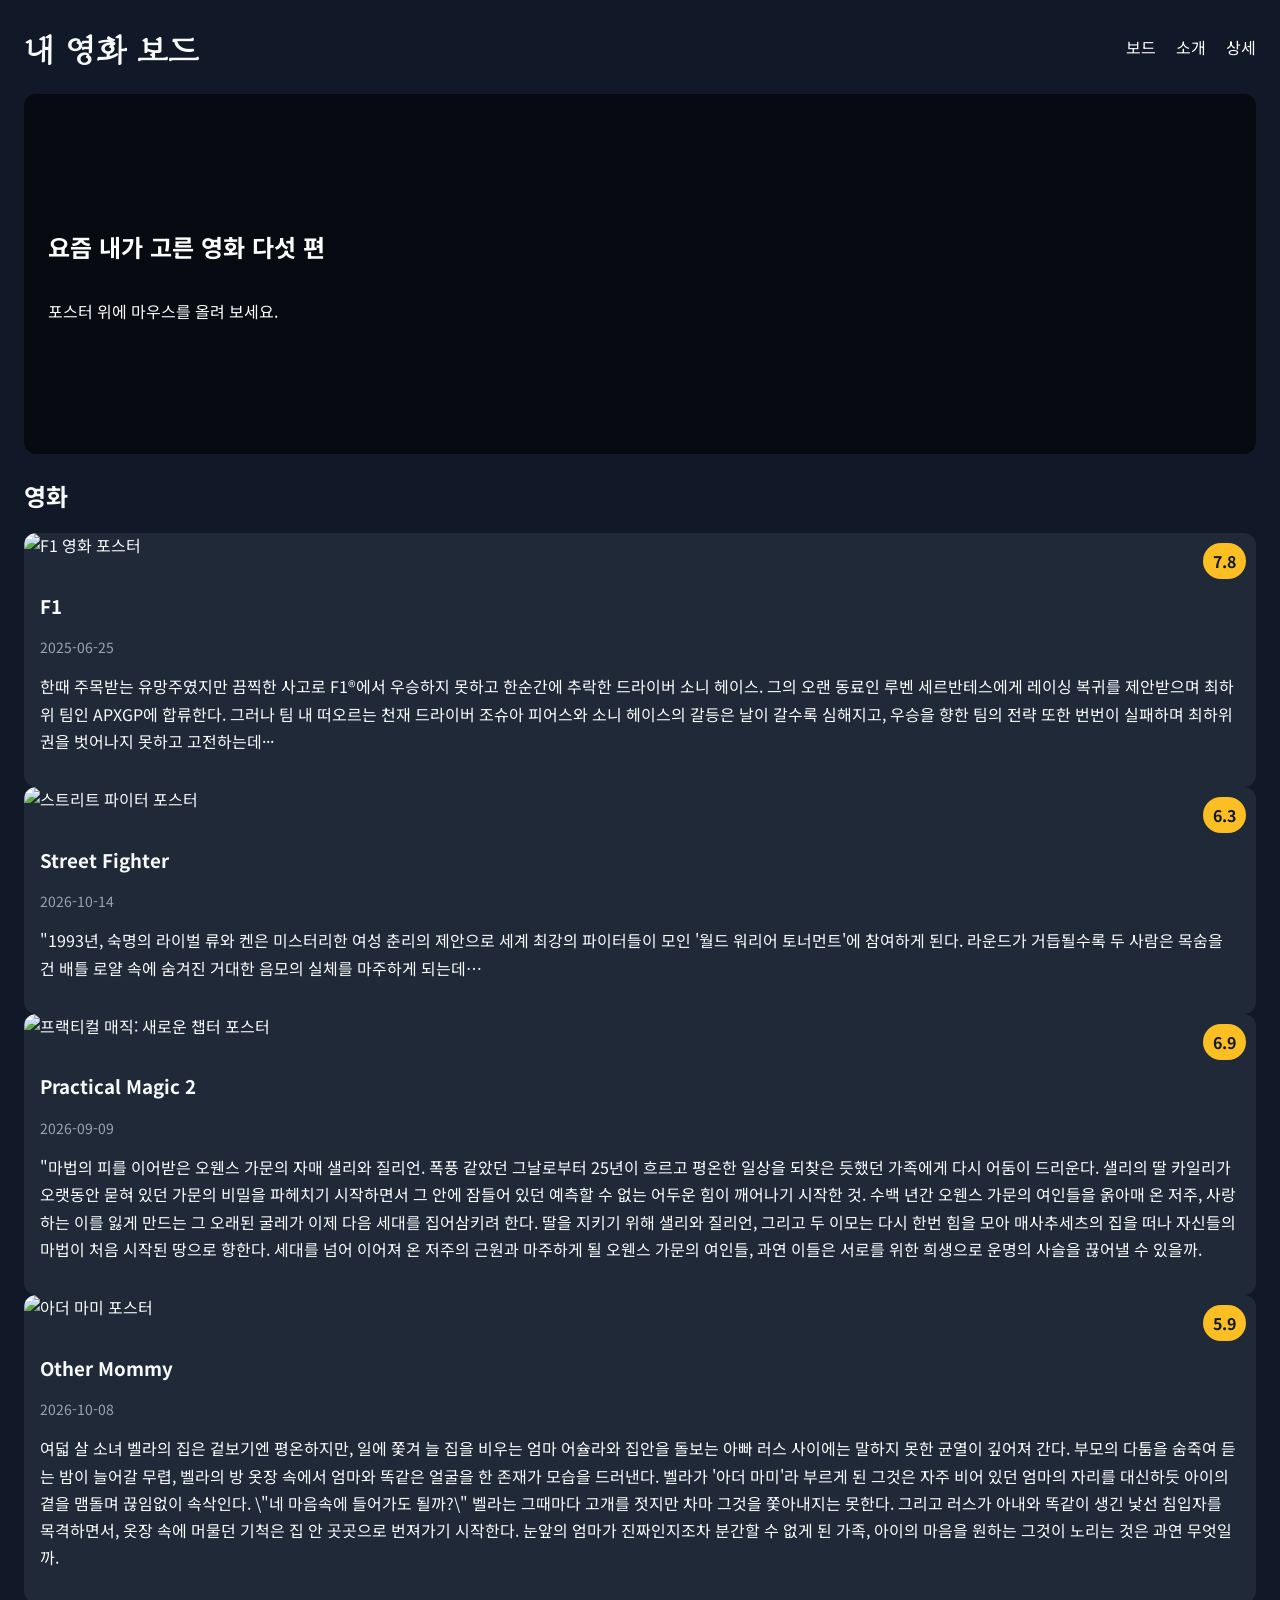
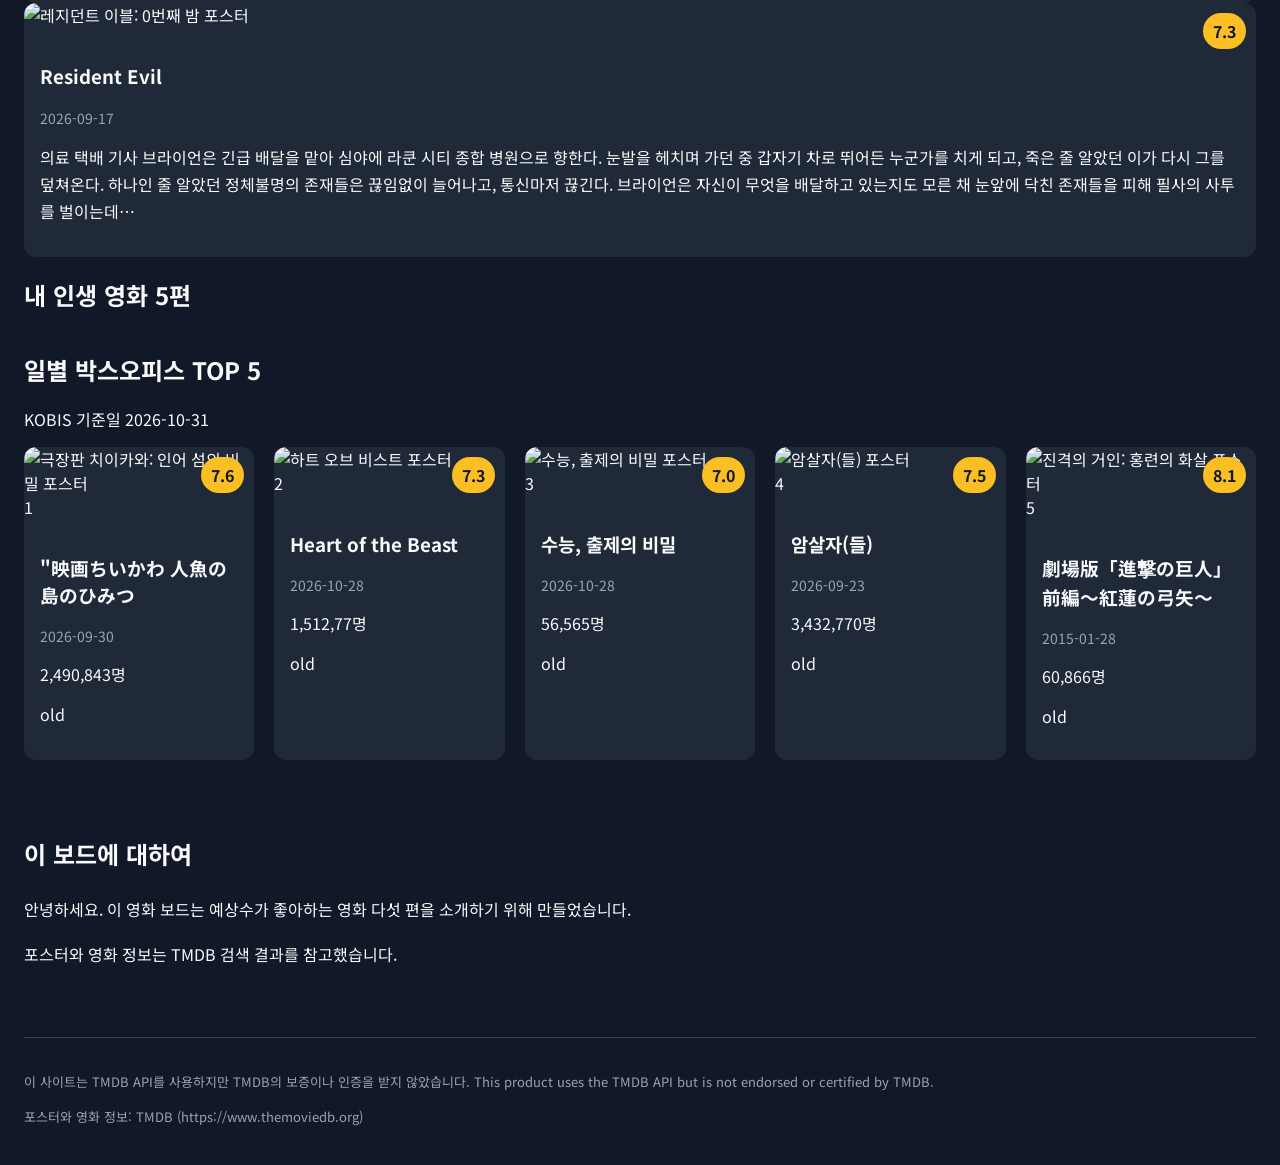
==== commit 9b4baeb9: "index.html" ====
--- a/index.html
+++ b/index.html
@@ -144,8 +144,6 @@
 
 
       
-
-
 
 
             <section id="mine"> 
@@ -168,14 +166,10 @@
             <h3>"映画ちいかわ 人魚の島のひみつ</h3> 
             <p class="year">2026-09-30</p> 
             <p class="audience">2,490,843명</p> 
-            <p class="change up">2</p> 
+            <p class="change up">old</p> 
             </div> 
         </article> 
-        <!-- 2~5위 카드 4장 더 --> 
-
-
-
-
+       
 
 
 
@@ -190,7 +184,7 @@
           <h3>Heart of the Beast</h3> 
           <p class="year">2026-10-28</p> 
           <p class="audience">1,512,77명</p> 
-          <p class="change up">2</p> 
+          <p class="change up">old</p> 
         </div> 
       </article> 
 
@@ -207,7 +201,7 @@
           <h3>수능, 출제의 비밀</h3> 
           <p class="year">2026-10-28</p> 
           <p class="audience">56,565명</p> 
-          <p class="change up">2</p> 
+          <p class="change up">old</p> 
         </div> 
       </article> 
 
@@ -223,7 +217,7 @@
           <h3>암살자(들)</h3> 
           <p class="year">2026-09-23</p> 
           <p class="audience">3,432,770명</p> 
-          <p class="change up">2</p> 
+          <p class="change up">old</p> 
         </div> 
       </article> 
 
@@ -237,7 +231,7 @@
           <h3>劇場版「進撃の巨人」前編〜紅蓮の弓矢〜</h3> 
           <p class="year">2015-01-28</p> 
           <p class="audience">60,866명</p> 
-          <p class="change up">2</p> 
+          <p class="change up">old</p> 
         </div> 
       </article> 
 
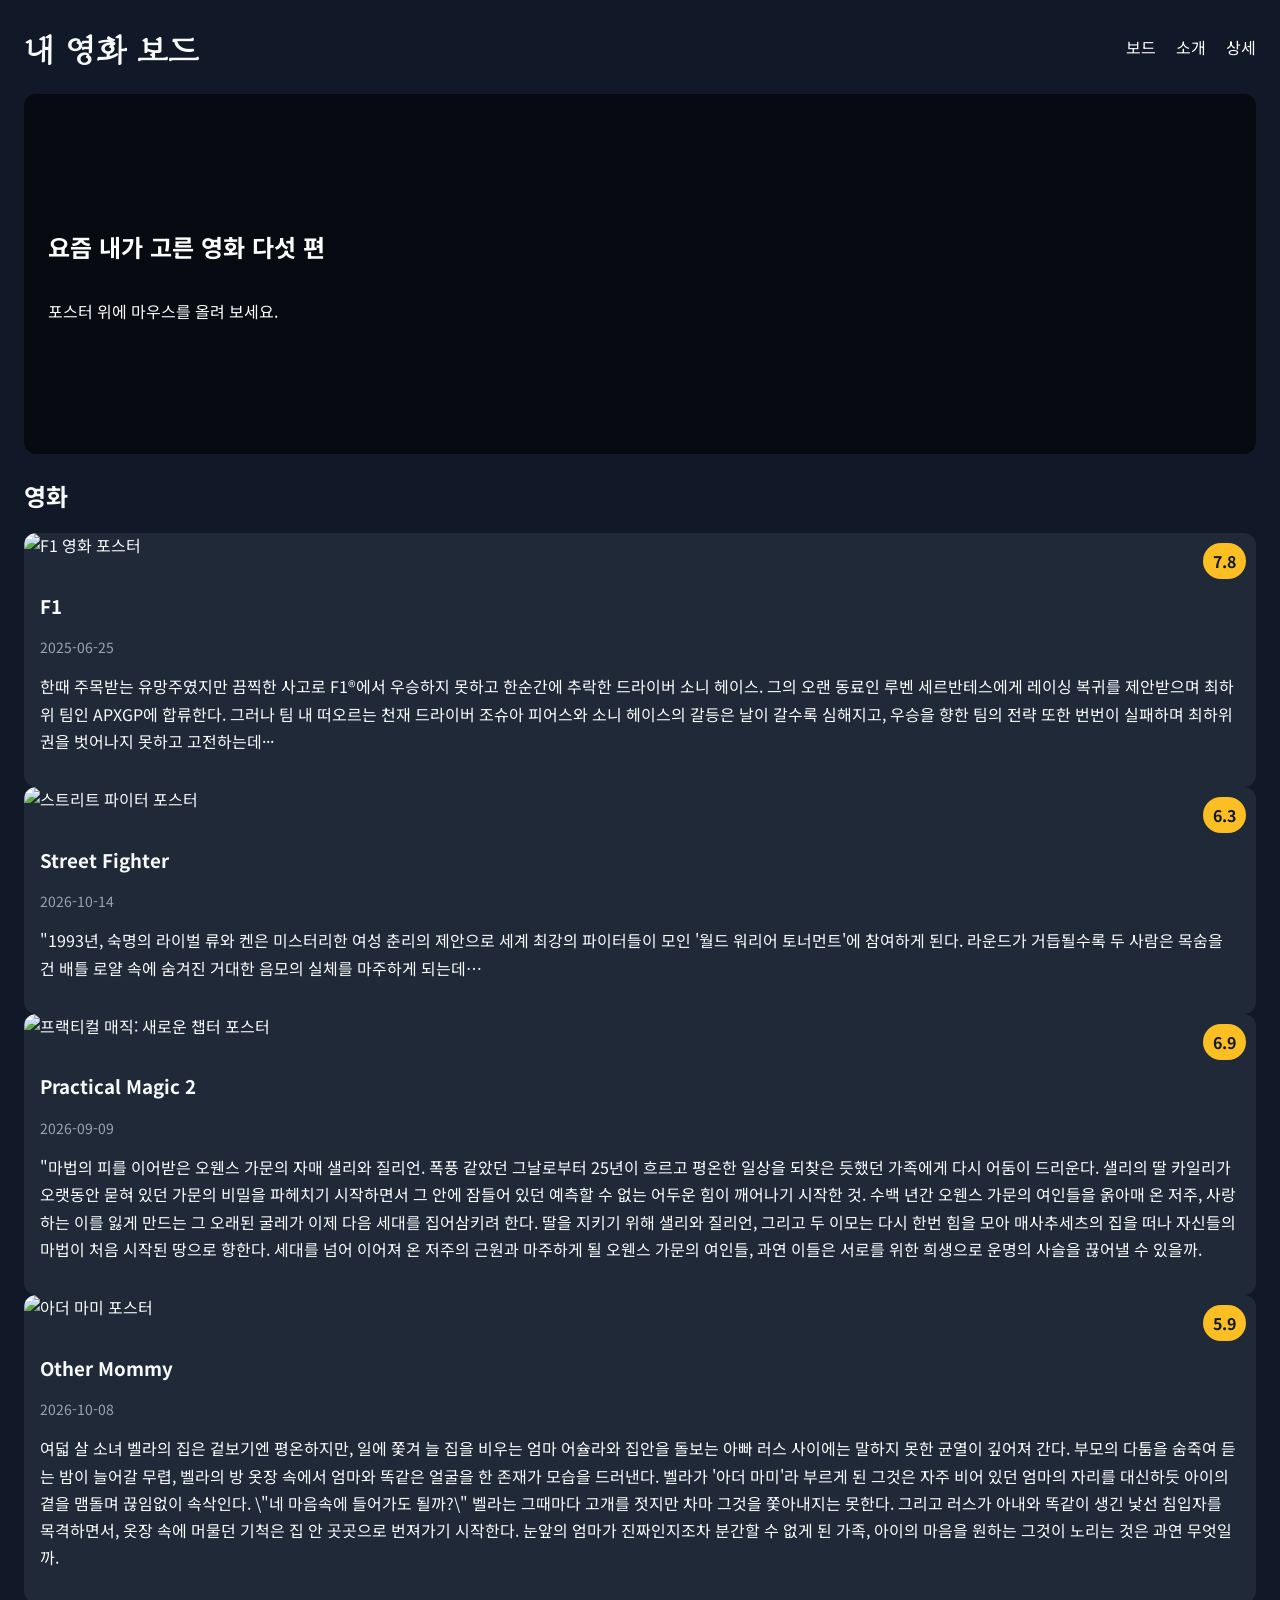
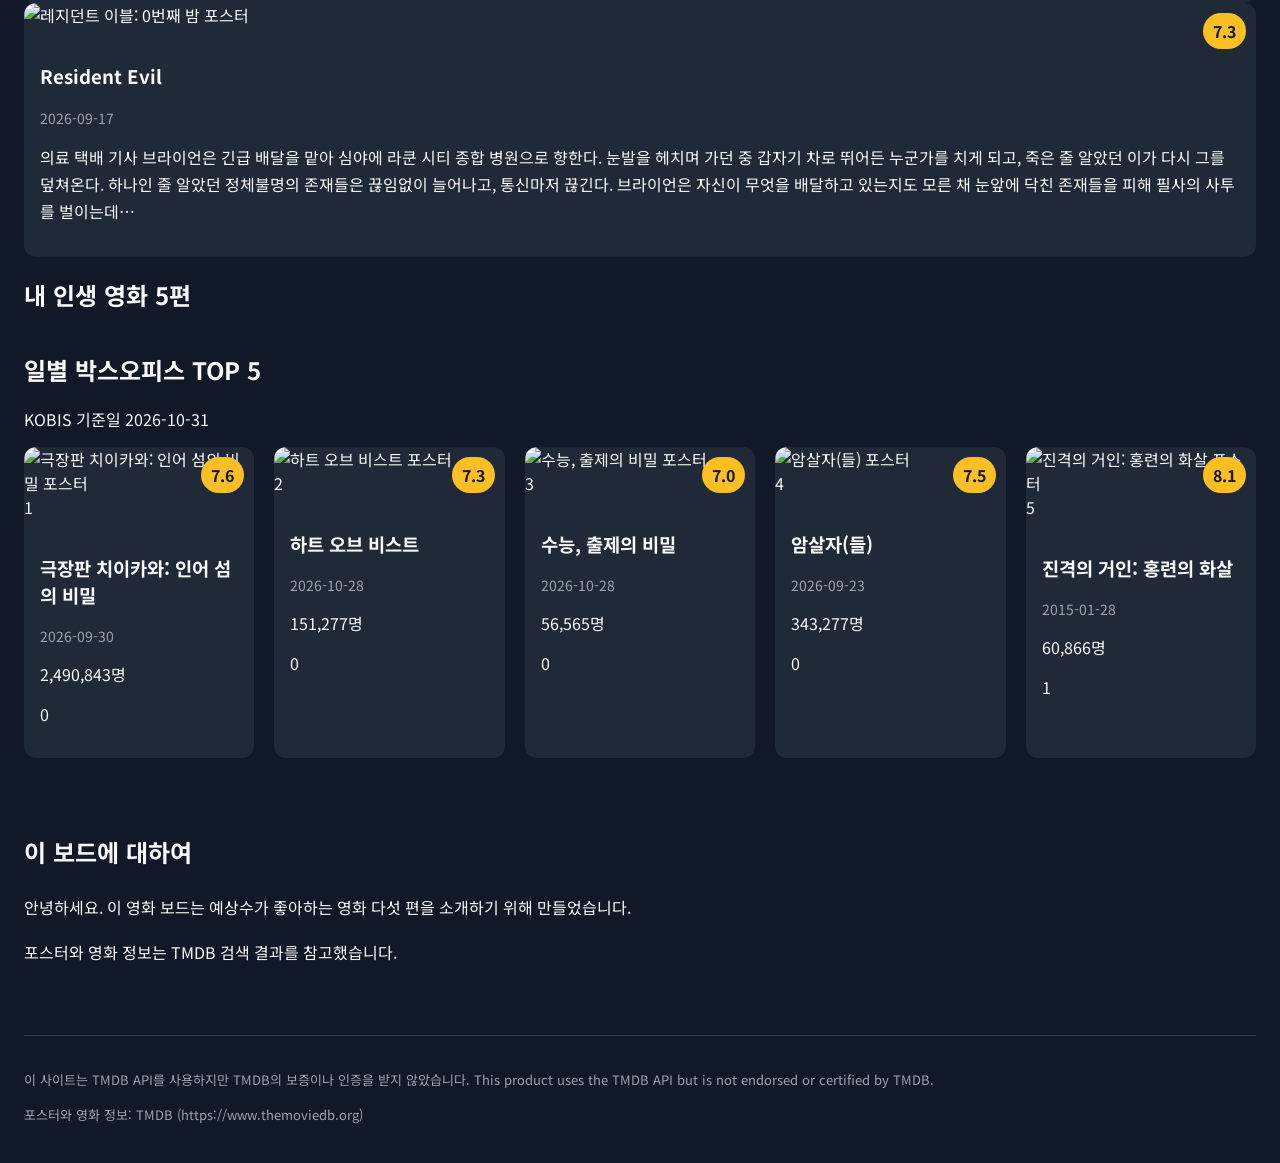
==== commit 4fd40562: "index.html" ====
--- a/index.html
+++ b/index.html
@@ -149,7 +149,7 @@
             <section id="mine"> 
         <h2>내 인생 영화 5편</h2> 
         <div class="board"> 
-        <!-- 7주차 카드 5장 --> 
+        
         </div> 
     </section> 
     <section id="boxoffice"> 
@@ -163,10 +163,10 @@
             <span class="rank">1</span> 
             <span class="badge">7.6</span> 
             <div class="info"> 
-            <h3>"映画ちいかわ 人魚の島のひみつ</h3> 
+            <h3>극장판 치이카와: 인어 섬의 비밀</h3> 
             <p class="year">2026-09-30</p> 
             <p class="audience">2,490,843명</p> 
-            <p class="change up">old</p> 
+            <p class="change up">0</p> 
             </div> 
         </article> 
        
@@ -181,10 +181,10 @@
         <span class="rank">2</span> 
         <span class="badge">7.3</span> 
         <div class="info"> 
-          <h3>Heart of the Beast</h3> 
+          <h3>하트 오브 비스트</h3> 
           <p class="year">2026-10-28</p> 
-          <p class="audience">1,512,77명</p> 
-          <p class="change up">old</p> 
+          <p class="audience">151,277명</p> 
+          <p class="change up">0</p> 
         </div> 
       </article> 
 
@@ -201,7 +201,7 @@
           <h3>수능, 출제의 비밀</h3> 
           <p class="year">2026-10-28</p> 
           <p class="audience">56,565명</p> 
-          <p class="change up">old</p> 
+          <p class="change up">0</p> 
         </div> 
       </article> 
 
@@ -216,8 +216,8 @@
         <div class="info"> 
           <h3>암살자(들)</h3> 
           <p class="year">2026-09-23</p> 
-          <p class="audience">3,432,770명</p> 
-          <p class="change up">old</p> 
+          <p class="audience">343,277명</p> 
+          <p class="change up">0</p> 
         </div> 
       </article> 
 
@@ -228,10 +228,10 @@
         <span class="rank">5</span> 
         <span class="badge">8.1</span> 
         <div class="info"> 
-          <h3>劇場版「進撃の巨人」前編〜紅蓮の弓矢〜</h3> 
+          <h3>진격의 거인: 홍련의 화살</h3> 
           <p class="year">2015-01-28</p> 
           <p class="audience">60,866명</p> 
-          <p class="change up">old</p> 
+          <p class="change up">1</p> 
         </div> 
       </article> 
 
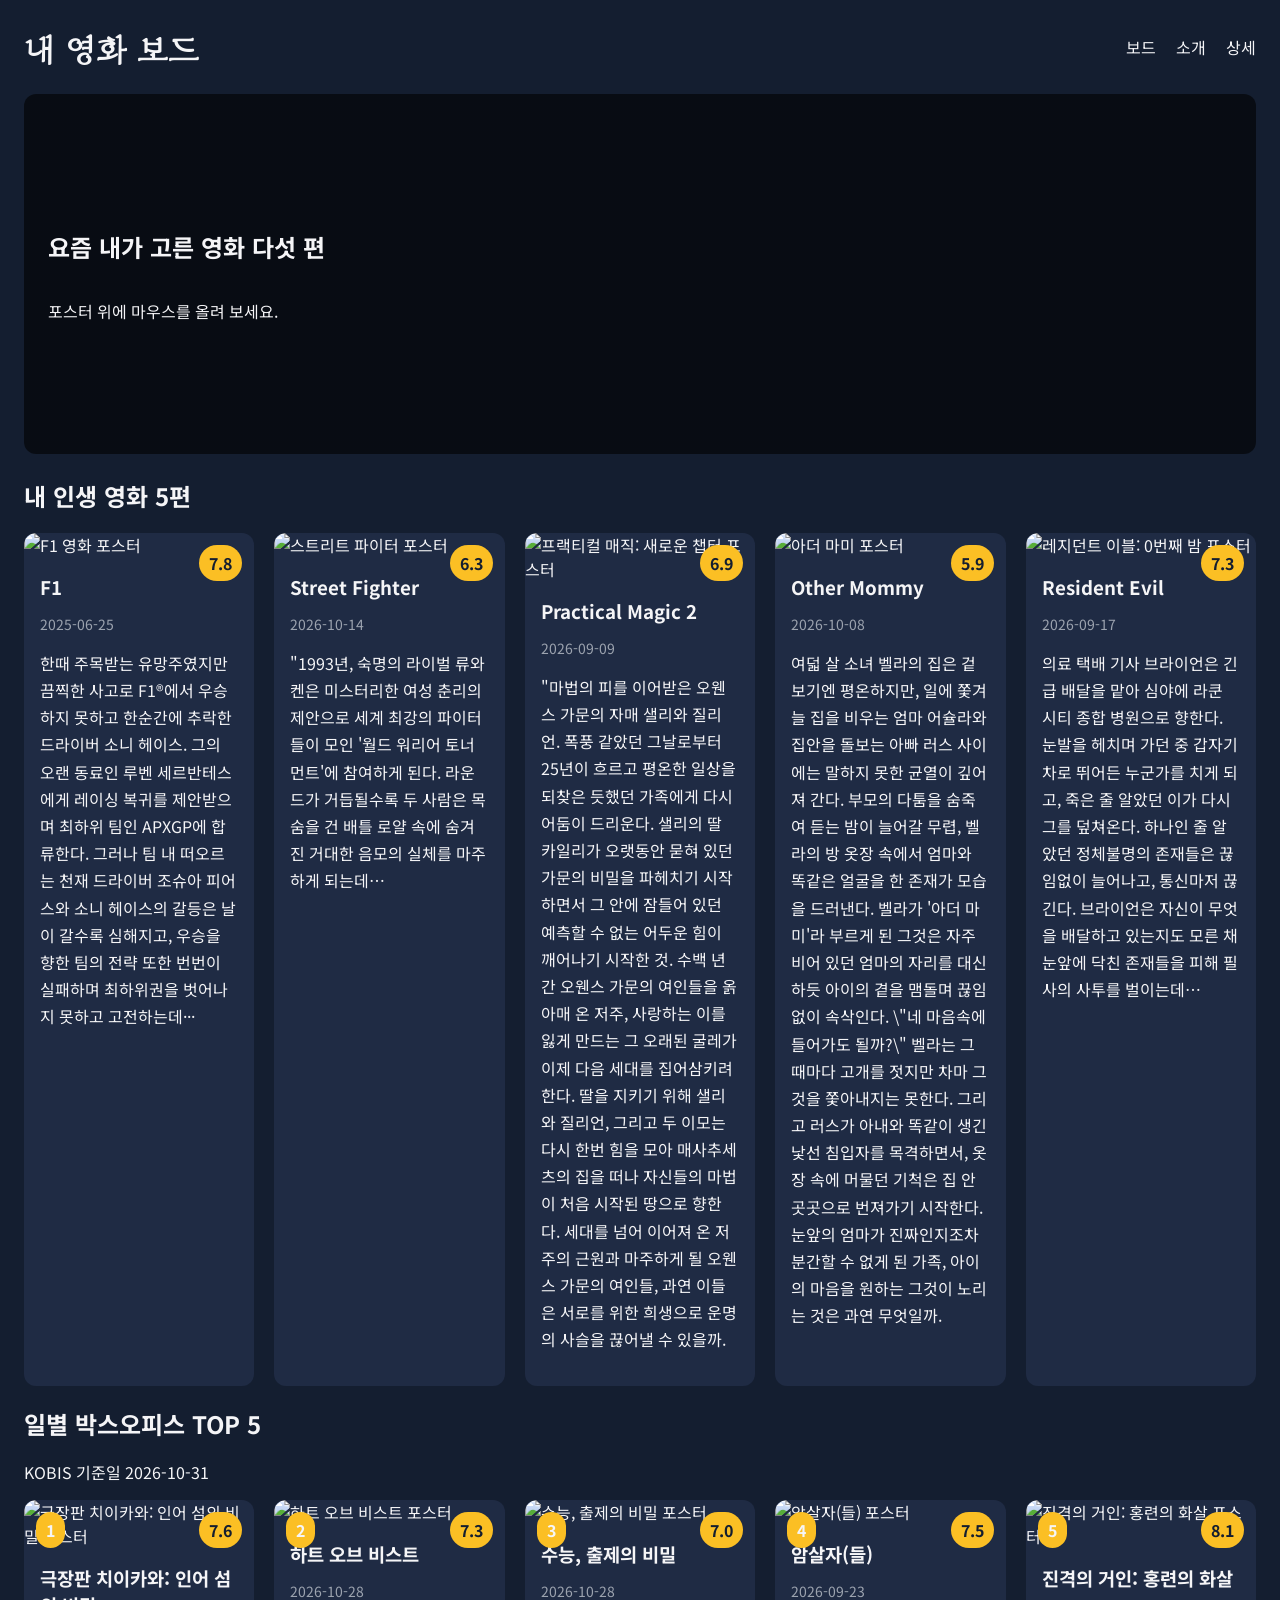
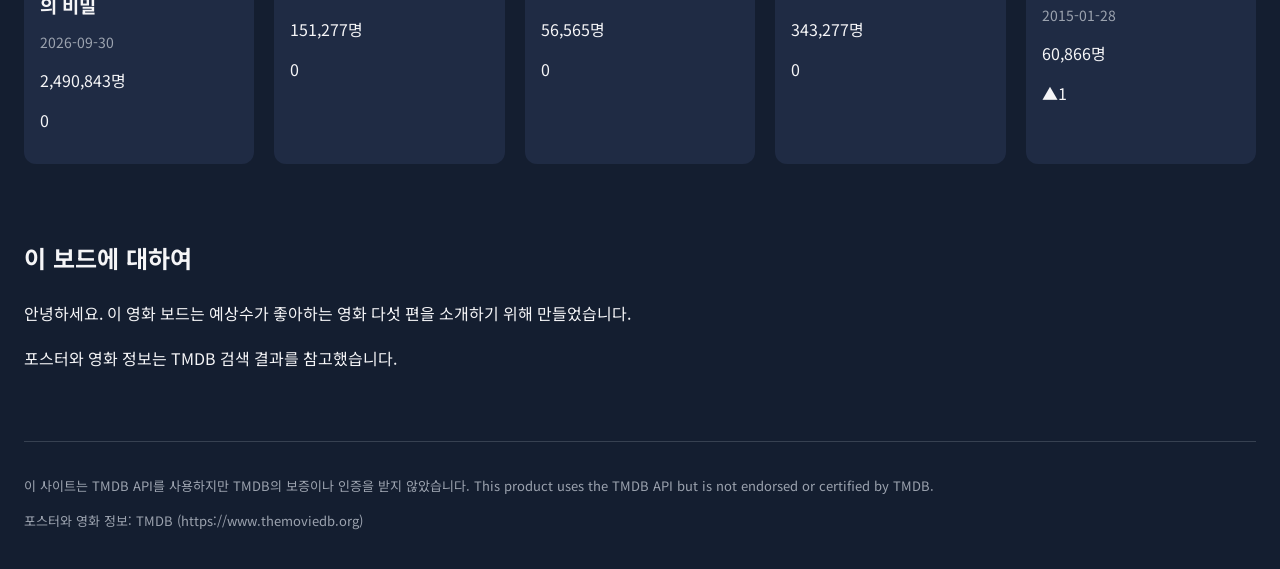
==== commit 942924e7: "index.html" ====
--- a/index.html
+++ b/index.html
@@ -40,12 +40,15 @@
 
     <main>
 
-       <section id="mine">
-
-            <h2> 영화</h2>
-            <class="board">
-
-            <article class="card">
+    
+
+
+            <section id="mine"> 
+        <h2>내 인생 영화 5편</h2> 
+        <div class="board"> 
+        
+
+             <article class="card">
                 <img
                     class="poster"
                     src="https://image.tmdb.org/t/p/w342/bvVoP1t2gNvmE9ccSrqR1zcGHGM.jpg"
@@ -139,19 +142,17 @@
                 </div>
             </article>
 
-        </div>
-        </section>
-
-
-      
-
-
-            <section id="mine"> 
-        <h2>내 인생 영화 5편</h2> 
-        <div class="board"> 
-        
+
+
+
+
+
+
+
         </div> 
     </section> 
+
+
     <section id="boxoffice"> 
         <h2>일별 박스오피스 TOP 5</h2> 
         <p class="basis">KOBIS 기준일 2026-10-31</p> 
@@ -166,7 +167,7 @@
             <h3>극장판 치이카와: 인어 섬의 비밀</h3> 
             <p class="year">2026-09-30</p> 
             <p class="audience">2,490,843명</p> 
-            <p class="change up">0</p> 
+            <p class="change">0</p> 
             </div> 
         </article> 
        
@@ -176,7 +177,7 @@
 
 
  <article class="card"> 
-        <img class="poster" src="https://image.tmdb.org/t/p/w342/bicMU6xVD5deVyKP2azpyx7xkmH.jpg"
+        <img class="poster" src="https://image.tmdb.org/t/p/w342/zC4E522V1n3H4SGdYOaiqhF5DnS.jpg"
          alt="하트 오브 비스트 포스터"> 
         <span class="rank">2</span> 
         <span class="badge">7.3</span> 
@@ -184,7 +185,7 @@
           <h3>하트 오브 비스트</h3> 
           <p class="year">2026-10-28</p> 
           <p class="audience">151,277명</p> 
-          <p class="change up">0</p> 
+          <p class="change">0</p> 
         </div> 
       </article> 
 
@@ -193,7 +194,7 @@
 
 
 <article class="card"> 
-        <img class="poster" src="https://image.tmdb.org/t/p/w342/jm7KYDb6VomYqJn28JOJ1yqcTDz.jpg"
+        <img class="poster" src="https://image.tmdb.org/t/p/w342/ohrJjtvKciICoeH80z973JnBoHo.jpg"
          alt="수능, 출제의 비밀 포스터"> 
         <span class="rank">3</span> 
         <span class="badge">7.0</span> 
@@ -201,7 +202,7 @@
           <h3>수능, 출제의 비밀</h3> 
           <p class="year">2026-10-28</p> 
           <p class="audience">56,565명</p> 
-          <p class="change up">0</p> 
+          <p class="change">0</p> 
         </div> 
       </article> 
 
@@ -209,7 +210,7 @@
 
 
       <article class="card"> 
-        <img class="poster" src="https://image.tmdb.org/t/p/w342/mCUZLymzVjfYJXEON4wg8ilx2H8.jpg"
+        <img class="poster" src="https://image.tmdb.org/t/p/w342/c55ijsOdntj6P25vDwHLdgsBpmV.jpg"
          alt="암살자(들) 포스터"> 
         <span class="rank">4</span> 
         <span class="badge">7.5</span> 
@@ -217,13 +218,13 @@
           <h3>암살자(들)</h3> 
           <p class="year">2026-09-23</p> 
           <p class="audience">343,277명</p> 
-          <p class="change up">0</p> 
+          <p class="change">0</p> 
         </div> 
       </article> 
 
 
       <article class="card"> 
-        <img class="poster" src="https://image.tmdb.org/t/p/w342/sUnJT97Fp9uHkwwhuIzAxtxs3wO.jpg"
+        <img class="poster" src="https://image.tmdb.org/t/p/w342/oMuxM0n4EZ4SILoTUsdruJoUAfe.jpg"
          alt="진격의 거인: 홍련의 화살 포스터"> 
         <span class="rank">5</span> 
         <span class="badge">8.1</span> 
--- a/style.css
+++ b/style.css
@@ -1,14 +1,28 @@
+ :root { 
+    --muted: #9ca3af;
+    --highlight: #fbbf24;
+    --line: #374151;
+    --bg: #141e30; 
+    --surface: #1f2b44; 
+    --text: #f5f5f7; 
+    --accent: #e7ff4d; 
+    --warn: #ff5a5f; 
+  --font-title: "Diphylleia", serif; 
+  --font-body: "Noto Sans KR", sans-serif; 
+  --gap: 20px;
+
+}
  body {
-    font-family: "Noto Sans KR", sans-serif;
+     font-family: var(--font-body);
     margin: 0;
     padding: 24px;
-    background-color: #111827;
-    color: #f9fafb;
+    background-color: var(--bg);
+    color: var(--text);
 }
 
 /* 제목 */
 h1 {
-    font-family: "Diphylleia", serif;
+    font-family: var(--font-title);
     margin: 0;
 }
 
@@ -17,25 +31,25 @@
     display: flex;
     justify-content: space-between;
     align-items: center;
-    gap: 20px;
+    gap: var(--gap);
     margin-bottom: 24px;
 }
 
 nav ul {
     display: flex;
-    gap: 20px;
+    gap: var(--gap);
     list-style: none;
     margin: 0;
     padding: 0;
 }
 
 nav a {
-    color: #fff;
+    color: var(--text);
     text-decoration: none;
 }
 
 nav a:hover {
-    color: #fbbf24;
+    color: var(--highlight);
 }
 
 /* 히어로: 배경 이미지 */
@@ -52,7 +66,7 @@
     min-height: 40vh;
     padding: 24px;
     box-sizing: border-box;
-    color: #fff;
+    color:var(--text);
     border-radius: 12px;
 
     display: flex;
@@ -66,14 +80,14 @@
 .board {
     display: grid;
     grid-template-columns: repeat(auto-fit, minmax(200px, 1fr));
-    gap: 20px;
+    gap: var(--gap);
 }
 
 /* 영화 카드 */
 .card {
     position: relative;
     min-width: 0;
-    background-color: #1f2937;
+    background-color: var(--surface);
     border-radius: 12px;
     overflow: hidden;
     transition: transform 0.3s ease;
@@ -85,31 +99,51 @@
     height: auto;
     display: block;
 }
+.card.no-poster .poster-fallback { 
+  aspect-ratio: 2 / 3; 
+  display: flex; align-items: center; justify-content: center; 
+  font-size: 5rem; font-family: var(--font-title); 
+  background: linear-gradient(135deg, var(--accent), var(--surface)); 
+} 
 
 /* 평점 배지 */
 .badge {
     position: absolute;
-    top: 10px;
-    right: 10px;
-    background-color: #fbbf24;
-    color: #111827;
+    top: 12px;
+    right: 12px;
+    background-color: var(--highlight);
+    color: var(--bg);
     padding: 6px 10px;
     border-radius: 20px;
     font-weight: bold;
 }
 
+.rank {
+    position: absolute;
+    top: 12px;
+    left: 12px;
+    background-color: var(--highlight);
+    color: var(--text);
+    padding: 6px 10px;
+    border-radius: 20px;
+    font-weight: bold;
+}
+
+.change.up::before { content: "▲"; }
+.change.down::before { content: "▼"; }
+.change.new::before { content: "NEW"; }
 
 .info {
     padding: 16px;
 }
 
-.info h2 {
+.info h3 {
     margin-top: 0;
     margin-bottom: 8px;
 }
 
 .year {
-    color: #9ca3af;
+    color: var(--muted);
     font-size: 14px;
 }
 
@@ -134,8 +168,8 @@
 footer {
     margin-top: 32px;
     padding-top: 20px;
-    border-top: 1px solid #374151;
-    color: #9ca3af;
+    border-top: 1px solid var(--line);
+    color: var(--muted);
     font-size: 13px;
     line-height: 1.7;
 }
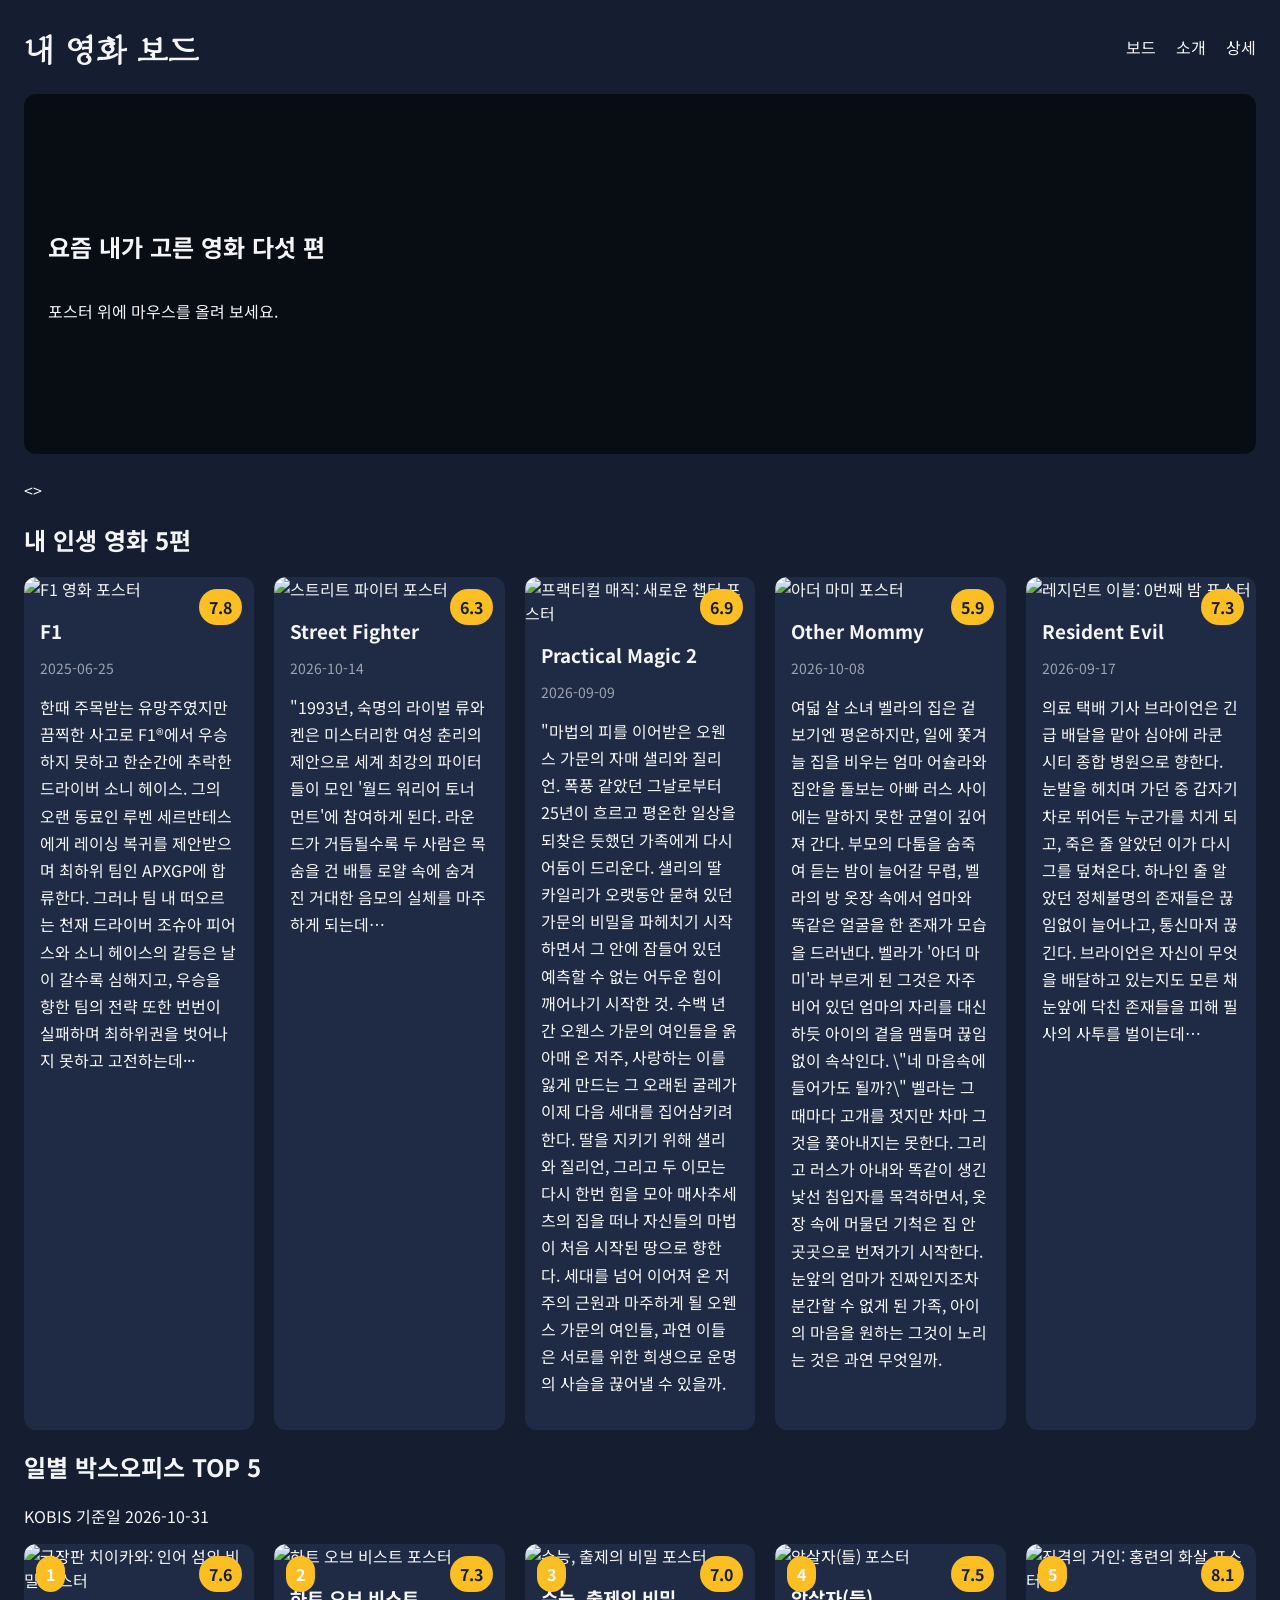
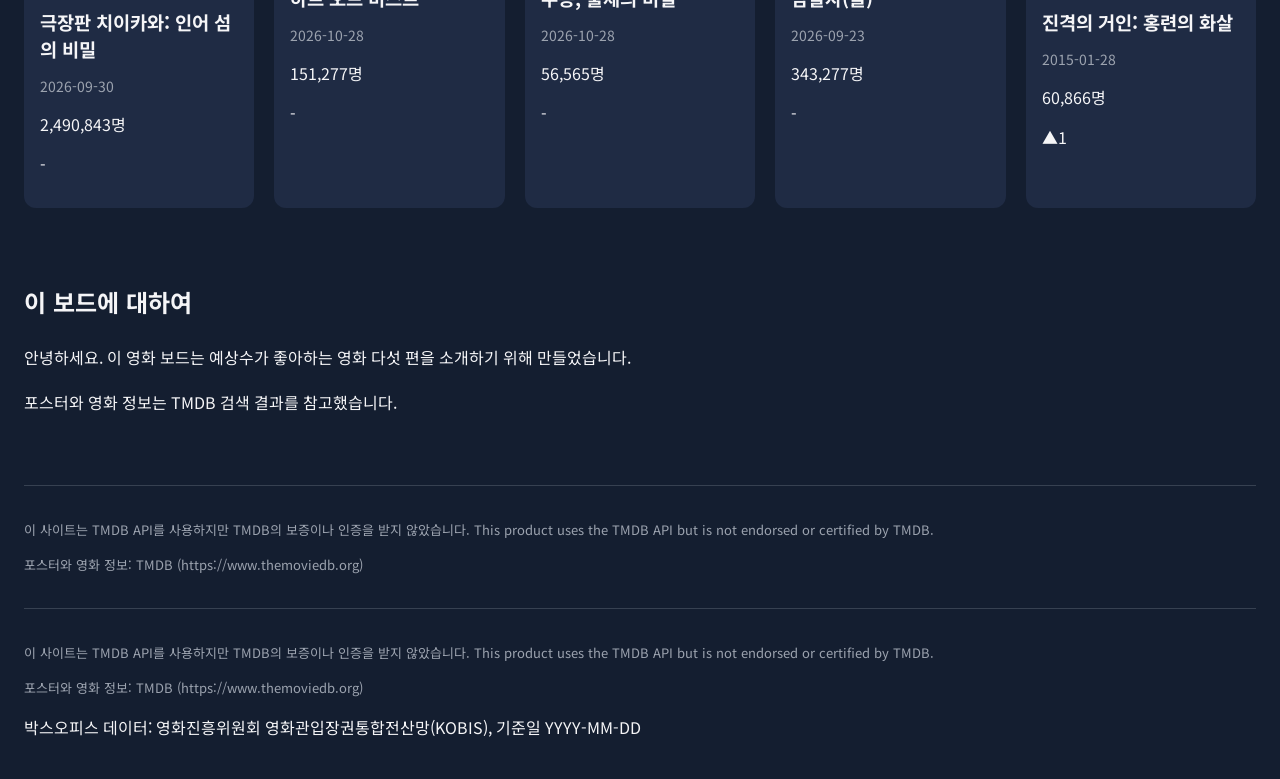
==== commit b721458a: "index.html" ====
--- a/index.html
+++ b/index.html
@@ -6,7 +6,7 @@
     <meta charset="UTF-8">
     <meta name="viewport" content="width=device-width, initial-scale=1.0">
 
-    <title>예상수 :: 내 영화 보드</title>
+    <title>하이 :: 내 영화 보드</title>
 
     <link rel="preconnect" href="https://fonts.googleapis.com">
     <link rel="preconnect" href="https://fonts.gstatic.com" crossorigin>
@@ -38,7 +38,7 @@
         <p>포스터 위에 마우스를 올려 보세요.</p>
     </section>
 
-    <main>
+    <>
 
     
 
@@ -92,7 +92,7 @@
             <article class="card">
                 <img
                     class="poster"
-                    src="https://image.tmdb.org/t/p/w342//yJJL9SG4XKdsSQy0Eve9MdUnJ12.jpg"
+                    src="https://image.tmdb.org/t/p/w342/yJJL9SG4XKdsSQy0Eve9MdUnJ12.jpg"
                     alt="프랙티컬 매직: 새로운 챕터 포스터">
 
                 <span class="badge">6.9</span>
@@ -110,7 +110,7 @@
             <article class="card">
                 <img
                     class="poster"
-                    src="https://image.tmdb.org/t/p/w342//fGRNCssTRrhYZxNzykGGCoMsAVq.jpg"
+                    src="https://image.tmdb.org/t/p/w342/fGRNCssTRrhYZxNzykGGCoMsAVq.jpg"
                     alt="아더 마미 포스터">
 
                 <span class="badge">5.9</span>
@@ -128,7 +128,7 @@
             <article class="card">
                 <img
                     class="poster"
-                    src="https://image.tmdb.org/t/p/w342//fQX4fRsagskLvCXnvPfdvh62QTG.jpg"
+                    src="https://image.tmdb.org/t/p/w342/fQX4fRsagskLvCXnvPfdvh62QTG.jpg"
                     alt="레지던트 이블: 0번째 밤 포스터">
 
                 <span class="badge">7.3</span>
@@ -167,7 +167,7 @@
             <h3>극장판 치이카와: 인어 섬의 비밀</h3> 
             <p class="year">2026-09-30</p> 
             <p class="audience">2,490,843명</p> 
-            <p class="change">0</p> 
+            <p class="change">-</p> 
             </div> 
         </article> 
        
@@ -185,7 +185,7 @@
           <h3>하트 오브 비스트</h3> 
           <p class="year">2026-10-28</p> 
           <p class="audience">151,277명</p> 
-          <p class="change">0</p> 
+          <p class="change">-</p> 
         </div> 
       </article> 
 
@@ -202,7 +202,7 @@
           <h3>수능, 출제의 비밀</h3> 
           <p class="year">2026-10-28</p> 
           <p class="audience">56,565명</p> 
-          <p class="change">0</p> 
+          <p class="change">-</p> 
         </div> 
       </article> 
 
@@ -218,7 +218,7 @@
           <h3>암살자(들)</h3> 
           <p class="year">2026-09-23</p> 
           <p class="audience">343,277명</p> 
-          <p class="change">0</p> 
+          <p class="change">-</p> 
         </div> 
       </article> 
 
@@ -243,11 +243,11 @@
 
     </div> 
   </section> 
-</main> 
+
 
             
           
-        <!-- 4. 소개 -->
+        
         <section id="about">
             <h2>이 보드에 대하여</h2>
             <p>
@@ -261,7 +261,7 @@
 
     </main>
 
-    <!-- 5. 푸터 -->
+    
     <footer>
         <p>
             이 사이트는 TMDB API를 사용하지만 TMDB의 보증이나 인증을 받지 않았습니다.
@@ -273,6 +273,13 @@
             (https://www.themoviedb.org)
         </p>
     </footer>
+    <footer> 
+
+        <p>이 사이트는 TMDB API를 사용하지만 TMDB의 보증이나 인증을 받지 않았습니다. 
+            This product uses the TMDB API but is not endorsed or certified by TMDB.</p> 
+        <p>포스터와 영화 정보: TMDB (https://www.themoviedb.org)</p> 
+    </footer> 
+            <p>박스오피스 데이터: 영화진흥위원회 영화관입장권통합전산망(KOBIS), 기준일 YYYY-MM-DD</p>   
 
 </body>
 </html>
